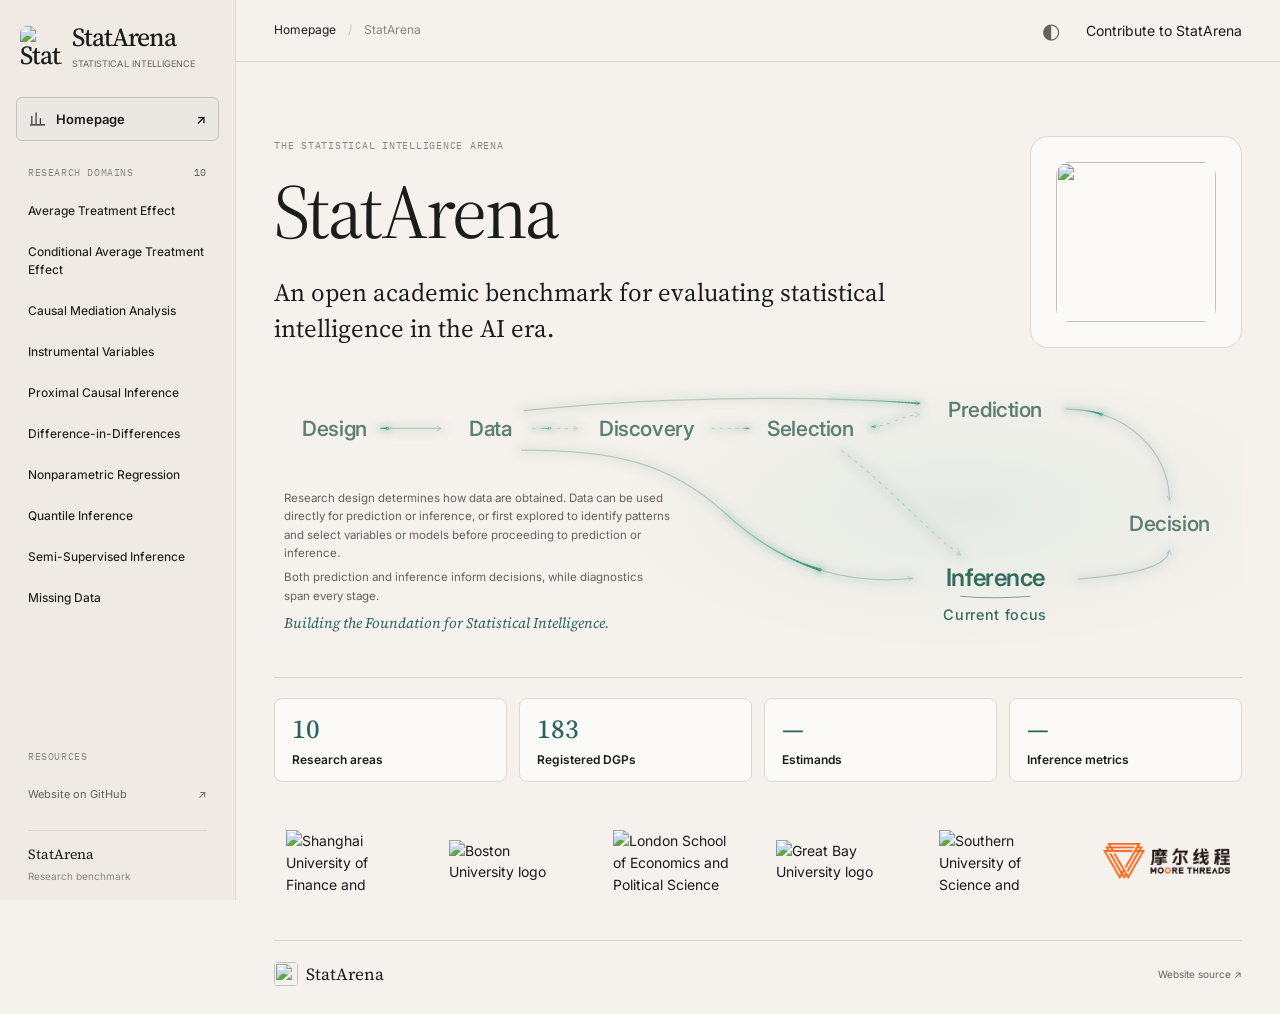
==== index.html @ ca129334 "Align the Moore Threads logo with the other homepage logos" ====
<!doctype html>
<html lang="en" data-theme="light">
<head>
<meta charset="utf-8">
<meta name="viewport" content="width=device-width, initial-scale=1">
<meta name="color-scheme" content="light dark">
<meta name="theme-color" content="#f5f1ec">
<meta name="description" content="StatArena — The Statistical Intelligence Arena. Statistical inference benchmarks across ten research domains.">
<meta property="og:title" content="StatArena — The Statistical Intelligence Arena">
<meta property="og:description" content="Accuracy, uncertainty and efficiency. Independent statistical inference leaderboards across ten domains.">
<meta property="og:image" content="https://statsinference.github.io/assets/statsarena-logo.webp">
<meta property="og:url" content="https://statsinference.github.io/">
<title>StatArena — The Statistical Intelligence Arena</title>
<link rel="canonical" href="https://statsinference.github.io/">
<link rel="icon" type="image/webp" href="assets/statsarena-logo.webp">
<link rel="preconnect" href="https://fonts.googleapis.com">
<link rel="preconnect" href="https://fonts.gstatic.com" crossorigin>
<link href="https://fonts.googleapis.com/css2?family=Source+Serif+4:ital,wght@0,400;0,500;0,600;1,400;1,500&family=Inter:wght@400;450;500;550;600;650&family=IBM+Plex+Mono:wght@400;500&display=swap" rel="stylesheet">
<link rel="stylesheet" href="assets/site.css?v=data-contribution-20261120">
<link rel="stylesheet" href="assets/release.css?v=counterfactual-notation-20261117">
<link rel="stylesheet" href="assets/references.css?v=counterfactual-notation-20261117">
<link rel="stylesheet" href="assets/test-view.css?v=pareto-and-methods-20261122">
<link rel="stylesheet" href="assets/submit-method.css?v=direct-contribution-guide">
<link rel="stylesheet" href="assets/comparison-charts.css?v=method-markers-20261122">
<link rel="stylesheet" href="assets/domain-illustrations.css?v=domain-heading-left-20261121">
<link rel="stylesheet" href="assets/arena-overview.css?v=counterfactual-notation-20261117">
<link rel="stylesheet" href="assets/home.css?v=homepage-logo-row-20261122">
</head>
<body>
<a class="skip" href="#content-start">Skip to content</a>
<button class="scrim" id="menu-scrim" aria-label="Close navigation" hidden></button>
<aside class="sidebar" id="sidebar" aria-label="Site navigation">
<a class="brand" href="#home"><img class="brand-logo" src="assets/statsarena-logo.webp" alt="StatArena logo" width="42" height="42"><span class="brand-name">StatArena<small>STATISTICAL INTELLIGENCE</small></span></a>
<a class="side-home" id="sidebar-home" href="#home"><svg viewBox="0 0 24 24" aria-hidden="true"><path d="M4 19V9m6 10V4m6 15v-7M2 21h20"/></svg>Homepage<span>↗</span></a>
<div class="nav-caption">RESEARCH DOMAINS <span>10</span></div>
<div id="tabs" role="tablist" aria-label="Research domains" aria-orientation="vertical"></div>
<div class="sidebar-bottom"><div class="nav-caption">RESOURCES</div>
<a href="https://github.com/Statsinference/Statistical-Intelligence-Arena/tree/main/website" target="_blank" rel="noopener noreferrer"><span>Website on GitHub</span><span>↗</span></a>
<div class="sidebar-foot"><span>StatArena</span><span>Research benchmark</span></div>
</div></aside>
<div class="page">
<header class="topbar"><div class="topbar-left"><button class="menu-button" id="menu-btn" aria-label="Open navigation" aria-controls="sidebar" aria-expanded="false">☰</button><span id="topbar-section">Homepage</span><span class="breadcrumb-sep">/</span><span class="muted" id="topbar-context">StatArena</span></div><div class="topbar-actions"><button class="theme-toggle" id="theme-btn" aria-label="Switch to dark theme" title="Switch color theme">◐</button><a class="contribution-link" href="https://github.com/Statsinference/Statistical-Intelligence-Arena/blob/main/CONTRIBUTING.md">Contribute to StatArena</a></div></header>
<div class="content" id="content-start" tabindex="-1">
<section id="home" class="home-panel" aria-labelledby="home-title" tabindex="-1">
<div class="home-hero">
  <div class="home-kicker">THE STATISTICAL INTELLIGENCE ARENA</div>
  <h1 id="home-title">StatArena</h1>
  <div class="home-hero-copy">
    <p class="home-lead">An open academic benchmark for evaluating statistical intelligence in the AI era.</p>
  </div>
  <div class="home-mark" aria-hidden="true"><img src="assets/statsarena-logo.webp" alt="" width="160" height="160"></div>
</div>
<section class="home-stage home-workflow-row" aria-label="Statistical research workflow">
<div class="wf-scene wf-scene-wide" aria-hidden="true">
  <svg class="home-ambient home-workflow-background" xmlns="http://www.w3.org/2000/svg" viewBox="0 265 1200 315" preserveAspectRatio="xMidYMid meet" focusable="false">
    <defs>
      <marker id="wf-arrow-wide" viewBox="0 0 10 10" refX="8" refY="5" markerWidth="8" markerHeight="8" markerUnits="userSpaceOnUse" orient="auto">
        <path d="M2 1.5 8 5 2 8.5" fill="none" stroke="var(--wf-line)" stroke-width="1.3" stroke-linecap="round" stroke-linejoin="round"/>
      </marker>
      <radialGradient id="wf-haze-wide"><stop stop-color="var(--wf-haze)" stop-opacity=".12"/><stop offset=".6" stop-color="var(--wf-haze)" stop-opacity=".045"/><stop offset="1" stop-color="var(--wf-haze)" stop-opacity="0"/></radialGradient>
      <filter id="wf-depth-wide" x="-30%" y="-40%" width="160%" height="180%"><feGaussianBlur stdDeviation="6"/></filter>
    </defs>
    <g class="wf-atmosphere" fill="url(#wf-haze-wide)"><ellipse cx="849" cy="420" rx="430" ry="175"/></g>
    <g class="wf-route-depth" filter="url(#wf-depth-wide)">
      <path d="M132 320H207"/>
      <path d="M310 298C462 282 650 278 800 289"/>
      <path d="M307 347C421 347 491 362 559 425S705 515 791 506"/>
      <path d="M982 296C1058 296 1110 350 1110 409"/>
      <path d="M997 507C1059 501 1107 494 1110 471"/>
      <path d="M321 320H377"/>
      <path d="M543 320H589"/>
      <path d="M741 318C762 318 779 303 800 303"/>
      <path d="M704 348C761 390 810 448 851 477"/>
    </g>
    <path id="wf-wide-design-data" class="wf-route" d="M132 320H207" marker-end="url(#wf-arrow-wide)" data-flow data-duration="2.1" data-delay="0" data-strength="0.75" data-trail="0.32"/>
    <path id="wf-wide-data-prediction" class="wf-route" d="M310 298C462 282 650 278 800 289" marker-end="url(#wf-arrow-wide)" data-flow data-duration="4.6" data-delay="0.8" data-strength="1" data-trail="0.26"/>
    <path id="wf-wide-data-inference" class="wf-route" d="M307 347C421 347 491 362 559 425S705 515 791 506" marker-end="url(#wf-arrow-wide)" data-flow data-duration="5.4" data-delay="1.2" data-strength="1.1" data-trail="0.26"/>
    <path id="wf-wide-prediction-decision" class="wf-route" d="M982 296C1058 296 1110 350 1110 409" marker-end="url(#wf-arrow-wide)" data-flow data-duration="3.3" data-delay="3.7" data-strength="0.85" data-trail="0.24"/>
    <path id="wf-wide-inference-decision" class="wf-route" d="M997 507C1059 501 1107 494 1110 471" marker-end="url(#wf-arrow-wide)" data-flow data-duration="3.6" data-delay="4.5" data-strength="1" data-trail="0.24"/>
    <path id="wf-wide-data-discovery" class="wf-route wf-route-optional" d="M321 320H377" marker-end="url(#wf-arrow-wide)" data-flow data-duration="2.4" data-delay="1.3" data-strength="0.48" data-trail="0.34"/>
    <path id="wf-wide-discovery-selection" class="wf-route wf-route-optional" d="M543 320H589" marker-end="url(#wf-arrow-wide)" data-flow data-duration="2.3" data-delay="2.8" data-strength="0.48" data-trail="0.34"/>
    <path id="wf-wide-selection-prediction" class="wf-route wf-route-optional" d="M741 318C762 318 779 303 800 303" marker-end="url(#wf-arrow-wide)" data-flow data-duration="3.7" data-delay="4.2" data-strength="0.55" data-trail="0.26"/>
    <path id="wf-wide-selection-inference" class="wf-route wf-route-optional" d="M704 348C761 390 810 448 851 477" marker-end="url(#wf-arrow-wide)" data-flow data-duration="4.2" data-delay="4.5" data-strength="0.6" data-trail="0.26"/>
    <g class="wf-node-labels" text-anchor="middle">
      <text data-node="design" x="75" y="330">Design</text>
      <text data-node="data" x="268" y="330">Data</text>
      <text data-node="discovery" x="462" y="330">Discovery</text>
      <text data-node="selection" x="665" y="330">Selection</text>
      <text data-node="prediction" x="894" y="306">Prediction</text>
      <text data-node="decision" x="1110" y="447">Decision</text>
    </g>
    <text class="wf-focus-label" data-node="inference" x="894" y="516" text-anchor="middle">Inference</text>
    <path class="wf-focus-underline" d="M851 528Q894 532 937 528"/>
    <text class="wf-focus-caption" x="894" y="558" text-anchor="middle">Current focus</text>
  </svg>
  <canvas class="wf-motion" aria-hidden="true"></canvas>
</div>
<div class="wf-scene wf-scene-compact" aria-hidden="true">
  <svg class="home-ambient home-workflow-background" xmlns="http://www.w3.org/2000/svg" viewBox="0 40 420 570" preserveAspectRatio="xMidYMid meet" focusable="false">
    <defs>
      <marker id="wf-arrow-compact" viewBox="0 0 10 10" refX="8" refY="5" markerWidth="8" markerHeight="8" markerUnits="userSpaceOnUse" orient="auto">
        <path d="M2 1.5 8 5 2 8.5" fill="none" stroke="var(--wf-line)" stroke-width="1.3" stroke-linecap="round" stroke-linejoin="round"/>
      </marker>
      <radialGradient id="wf-haze-compact"><stop stop-color="var(--wf-haze)" stop-opacity=".12"/><stop offset=".6" stop-color="var(--wf-haze)" stop-opacity=".045"/><stop offset="1" stop-color="var(--wf-haze)" stop-opacity="0"/></radialGradient>
      <filter id="wf-depth-compact" x="-30%" y="-40%" width="160%" height="180%"><feGaussianBlur stdDeviation="6"/></filter>
    </defs>
    <g class="wf-atmosphere" fill="url(#wf-haze-compact)"><ellipse cx="235" cy="358" rx="180" ry="236"/></g>
    <g class="wf-route-depth" filter="url(#wf-depth-compact)">
      <path d="M143 78H263"/>
      <path d="M343 109C398 180 398 302 337 369"/>
      <path d="M280 109C199 147 23 119 23 289C23 384 45 427 81 455"/>
      <path d="M315 426V548"/>
      <path d="M182 482C230 484 273 519 296 551"/>
      <path d="M288 115C255 150 206 180 163 207"/>
      <path d="M189 225H253"/>
      <path d="M315 254V369"/>
      <path d="M287 254C241 327 188 391 137 455"/>
    </g>
    <path id="wf-compact-design-data" class="wf-route" d="M143 78H263" marker-end="url(#wf-arrow-compact)" data-flow data-duration="2.1" data-delay="0" data-strength="0.75" data-trail="0.3"/>
    <path id="wf-compact-data-prediction" class="wf-route" d="M343 109C398 180 398 302 337 369" marker-end="url(#wf-arrow-compact)" data-flow data-duration="4.6" data-delay="0.8" data-strength="1" data-trail="0.26"/>
    <path id="wf-compact-data-inference" class="wf-route" d="M280 109C199 147 23 119 23 289C23 384 45 427 81 455" marker-end="url(#wf-arrow-compact)" data-flow data-duration="5.4" data-delay="1.2" data-strength="1.1" data-trail="0.26"/>
    <path id="wf-compact-prediction-decision" class="wf-route" d="M315 426V548" marker-end="url(#wf-arrow-compact)" data-flow data-duration="3.3" data-delay="3.7" data-strength="0.85" data-trail="0.24"/>
    <path id="wf-compact-inference-decision" class="wf-route" d="M182 482C230 484 273 519 296 551" marker-end="url(#wf-arrow-compact)" data-flow data-duration="3.6" data-delay="4.5" data-strength="1" data-trail="0.24"/>
    <path id="wf-compact-data-discovery" class="wf-route wf-route-optional" d="M288 115C255 150 206 180 163 207" marker-end="url(#wf-arrow-compact)" data-flow data-duration="2.9" data-delay="1.3" data-strength="0.48" data-trail="0.26"/>
    <path id="wf-compact-discovery-selection" class="wf-route wf-route-optional" d="M189 225H253" marker-end="url(#wf-arrow-compact)" data-flow data-duration="2.3" data-delay="2.8" data-strength="0.48" data-trail="0.34"/>
    <path id="wf-compact-selection-prediction" class="wf-route wf-route-optional" d="M315 254V369" marker-end="url(#wf-arrow-compact)" data-flow data-duration="3.7" data-delay="4.2" data-strength="0.55" data-trail="0.26"/>
    <path id="wf-compact-selection-inference" class="wf-route wf-route-optional" d="M287 254C241 327 188 391 137 455" marker-end="url(#wf-arrow-compact)" data-flow data-duration="4.2" data-delay="4.5" data-strength="0.6" data-trail="0.26"/>
    <g class="wf-node-labels" text-anchor="middle">
      <text data-node="design" x="95" y="85">Design</text>
      <text data-node="data" x="315" y="85">Data</text>
      <text data-node="discovery" x="125" y="232">Discovery</text>
      <text data-node="selection" x="315" y="232">Selection</text>
      <text data-node="prediction" x="315" y="402">Prediction</text>
      <text data-node="decision" x="315" y="580">Decision</text>
    </g>
    <text class="wf-focus-label" data-node="inference" x="110" y="490" text-anchor="middle">Inference</text>
    <path class="wf-focus-underline" d="M67 502Q110 506 153 502"/>
    <text class="wf-focus-caption" x="110" y="532" text-anchor="middle">Current focus</text>
  </svg>
  <canvas class="wf-motion" aria-hidden="true"></canvas>
</div>
  <div class="home-workflow-copy">
    <p class="home-description">Research design determines how data are obtained. Data can be used directly for prediction or inference, or first explored to identify patterns and select variables or models before proceeding to prediction or inference.</p>
    <p class="home-description">Both prediction and inference inform decisions, while diagnostics span every stage.</p>
    <p class="home-foundation"><em>Building the Foundation for Statistical Intelligence.</em></p>
  </div>
</section>
<section class="arena-overview" aria-label="Current leaderboard overview">
<div id="arena-overview-stats" class="arena-stat-grid" aria-live="polite">
<article class="arena-stat"><strong data-overview-stat="domains">—</strong><span>Research areas</span></article>
<article class="arena-stat" data-dgp-snapshot><strong data-overview-stat="registered-dgps">—</strong><span>Registered DGPs</span></article>
<article class="arena-stat"><strong data-overview-stat="estimand-types">—</strong><span>Estimands</span></article>
<article class="arena-stat"><strong data-overview-stat="metrics">—</strong><span>Inference metrics</span></article>
</div>
</section>
<div class="home-logos" role="group" aria-label="Organization logos">
  <a class="home-logo-link" href="https://www.sufe.edu.cn/" target="_blank" rel="noopener noreferrer" aria-label="Shanghai University of Finance and Economics" title="Shanghai University of Finance and Economics"><img src="https://hrweb.sufe.edu.cn/_upload/site/00/51/81/logo.png" alt="Shanghai University of Finance and Economics logo" loading="lazy" decoding="async"></a>
  <a class="home-logo-link" href="https://www.bu.edu/" target="_blank" rel="noopener noreferrer" aria-label="Boston University" title="Boston University"><img src="https://upload.wikimedia.org/wikipedia/commons/3/31/Boston_University_wordmark.svg" alt="Boston University logo" loading="lazy" decoding="async"></a>
  <a class="home-logo-link" href="https://www.lse.ac.uk/" target="_blank" rel="noopener noreferrer" aria-label="London School of Economics and Political Science" title="London School of Economics and Political Science"><img src="https://upload.wikimedia.org/wikipedia/commons/5/51/LSE_Logo.svg" alt="London School of Economics and Political Science logo" loading="lazy" decoding="async"></a>
  <a class="home-logo-link" href="https://www.gbu.edu.cn/" target="_blank" rel="noopener noreferrer" aria-label="Great Bay University" title="Great Bay University"><img src="https://upload.wikimedia.org/wikipedia/commons/d/d9/Great_Bay_University_logo.svg" alt="Great Bay University logo" loading="lazy" decoding="async"></a>
  <a class="home-logo-link" href="https://www.sustech.edu.cn/" target="_blank" rel="noopener noreferrer" aria-label="Southern University of Science and Technology" title="Southern University of Science and Technology"><img src="https://upload.wikimedia.org/wikipedia/commons/3/38/Sustech_logo.png" alt="Southern University of Science and Technology logo" loading="lazy" decoding="async"></a>
  <a class="home-logo-link home-moore-threads" href="https://www.mthreads.com/" target="_blank" rel="noopener noreferrer" aria-label="Moore Threads (摩尔线程)">
    <img src="assets/moore-threads-light.png" alt="" width="1129" height="323" loading="lazy" decoding="async">
    <img class="home-moore-threads-dark" src="assets/moore-threads-dark.png" alt="" width="520" height="148" loading="lazy" decoding="async">
  </a>
</div>
</section>
<div id="domain-view" hidden>
<span id="release-status" hidden></span>
<p id="release-description" role="status" hidden></p>
<main id="main-panel" role="tabpanel" aria-labelledby="tab-ate" tabindex="-1">
<header class="domain-heading">
  <div class="domain-intro">
    <h1 id="hero-title">Average Treatment Effect</h1>
    <p id="hero-sub">Point estimates and confidence intervals for average treatment effects.</p>
    <div id="domain-definition" class="domain-definition" aria-label="Target definition"></div>
    <div class="domain-actions">
      <a id="benchmark-card-link" class="benchmark-card-link" hidden>Benchmark card &amp; data <span aria-hidden="true">→</span></a>
      <a href="#table" class="text-link">Full leaderboard <span>↘</span></a>
    </div>
  </div>
  <figure id="domain-illustration" class="domain-figure" aria-labelledby="domain-figure-title" hidden></figure>
</header>
<section id="coming-soon" class="coming-soon" role="status" hidden><h3>Coming soon</h3><p>Results for this research area are being prepared.</p></section>
<section class="view-bar test-controls" aria-label="Leaderboard controls">
<div class="chips" id="fam-chips" role="group" aria-label="Method family"><button class="chip on" data-fam="all" aria-pressed="true">All methods</button><button class="chip" data-fam="pfn" aria-pressed="false">RFN</button><button class="chip" data-fam="classical" aria-pressed="false">Baseline</button></div>
<label class="rank-control" for="rank-metric">Rank by <select id="rank-metric" aria-label="Rank by metric"><option value="bias">Bias</option><option value="variance">Variance</option><option value="rmse" selected>RMSE</option><option value="length">Mean interval length</option><option value="coverage">Coverage</option><option value="time_s">Time</option></select></label>
<label class="search"><input id="q" type="search" placeholder="Search methods" aria-label="Search methods"></label>
<button class="export" id="export-btn" disabled>Export CSV ↓</button>
</section>
<section id="table" aria-label="Leaderboard"><div id="leaderboard-wrap" class="leaderboard-wrap" tabindex="0" role="region" aria-label="Scrollable leaderboard" aria-live="polite"></div><p class="table-note" id="table-note"></p></section>
</main>
<section id="methodology" class="comparison-charts" aria-label="Result comparisons">
<article class="comparison-card" aria-labelledby="rmse-time-title"><h3 id="rmse-time-title">RMSE vs Time</h3><div id="rmse-time-chart" class="comparison-plot"></div></article>
<article class="comparison-card" aria-labelledby="coverage-length-title"><h3 id="coverage-length-title">Coverage vs Mean Interval Length</h3><div id="coverage-length-chart" class="comparison-plot"></div></article>
</section>
</div>
<footer><a class="footer-brand" href="#home"><img src="assets/statsarena-logo.webp" alt="" width="24" height="24">StatArena</a><a href="https://github.com/Statsinference/Statistical-Intelligence-Arena/tree/main/website" target="_blank" rel="noopener noreferrer">Website source ↗</a></footer>
</div></div>
<div id="toast" class="toast" role="status" aria-live="polite" hidden></div>
<noscript><p class="noscript">Enable JavaScript to view the domain leaderboards. Source-reported results are available for Average Treatment Effect, Conditional Average Treatment Effect, Causal Mediation Analysis, Instrumental Variables, Proximal Causal Inference and Difference-in-Differences. <a href="data/results.json">Read the results data</a>.</p></noscript>
<script src="assets/test-references.js?v=counterfactual-notation-20261117"></script>
<script src="assets/test-view.js?v=private-intake-20261122"></script>
<script src="assets/arena-overview.js?v=stat-cards-20261117"></script>
<script src="assets/layout.js?v=statarena-home-20261119"></script>
<script src="assets/comparison-charts.js?v=method-markers-20261122"></script>
<script src="assets/domain-illustrations.js?v=domain-heading-20261121"></script>
<script src="assets/home-motion.js?v=workflow-flow-clean-20261122"></script>
</body></html>
---- assets/site.css ----
/* Arena-inspired editorial layout. StatsArena's own logo and benchmark only.
   Type substitutes: Source Serif 4 / Inter / IBM Plex Mono; no licensed Arena fonts redistributed. */
:root{color-scheme:light;--bg:#f5f1ec;--surface:#fcfaf7;--sidebar:#efeae4;--fg:#1c1c1a;--muted:#66615a;--quiet:#8b867e;--line:#dcd7d0;--line-strong:#c7c2bc;--hover:#ebe7e2;--accent:#2c625d;--accent-soft:#e2ece6;--pfn:#267a73;--classical:#a56a28;--yellow:#f2c306;--pfn-soft:#e2ece6;--classical-soft:#f2e6d5;--display:'Source Serif 4',Georgia,'Times New Roman',serif;--body:'Inter','Helvetica Neue',Arial,sans-serif;--mono:'IBM Plex Mono',Consolas,monospace;--sidebar-w:236px}
:root[data-theme=dark]{color-scheme:dark;--bg:#1c1c1a;--surface:#252421;--sidebar:#22211f;--fg:#f5f1ec;--muted:#c7c2bc;--quiet:#aaa49b;--line:#403c38;--line-strong:#66615a;--hover:#35322e;--accent:#80b8aa;--accent-soft:#2d433c;--pfn:#58b6a9;--classical:#e8b776;--pfn-soft:#2d433c;--classical-soft:#453b2c}
*{box-sizing:border-box}html{scroll-behavior:smooth;scroll-padding-top:80px}body{margin:0;background:var(--bg);color:var(--fg);font:14px/1.55 var(--body);-webkit-font-smoothing:antialiased}button,input,select{font:inherit;color:inherit}button,a,input,select{-webkit-tap-highlight-color:transparent}button{cursor:pointer;border:0;background:none}button:disabled{cursor:not-allowed;opacity:.4}a{color:inherit;text-decoration:none}a:hover{text-decoration:underline;text-underline-offset:4px}h1,h2,h3,p{margin:0}h1,h2,h3{font-weight:500}h1,h2{font-family:var(--display)}[hidden]{display:none!important}:focus-visible{outline:2px solid var(--accent);outline-offset:4px}.sr-only{position:absolute;width:1px;height:1px;padding:0;margin:-1px;overflow:hidden;clip:rect(0,0,0,0);white-space:nowrap;border:0}.skip{position:fixed;top:-100px;left:18px;background:var(--fg);color:var(--bg);padding:10px 16px;z-index:200}.skip:focus{top:12px}.muted{color:var(--quiet)}.num{font-family:var(--mono);font-variant-numeric:tabular-nums}.sidebar{position:fixed;inset:0 auto 0 0;width:var(--sidebar-w);z-index:40;background:var(--sidebar);border-right:1px solid var(--line);display:flex;flex-direction:column;overflow-y:auto;padding:24px 16px 16px}.brand{display:flex;align-items:center;gap:10px;padding:0 4px 26px;font-family:var(--display);font-size:26px;font-weight:500;letter-spacing:-1.1px;line-height:1.05}.brand:hover{text-decoration:none}.brand-logo{border-radius:7px;flex-shrink:0;object-fit:contain}.brand small{display:block;font:9px/1.4 var(--body);color:var(--muted);letter-spacing:.05px;margin-top:7px;white-space:nowrap}.side-home{display:flex;align-items:center;gap:10px;border:1px solid var(--line-strong);background:var(--surface);border-radius:6px;padding:11px 12px;margin:0 0 25px;font-size:13px;font-weight:500}.side-home>span{margin-left:auto}.side-home svg{width:17px;height:17px;stroke:currentColor;fill:none;stroke-width:1.5;stroke-linecap:round}.nav-caption{display:flex;justify-content:space-between;padding:0 12px;font:10px var(--mono);letter-spacing:.06em;color:var(--quiet);margin-bottom:13px}.nav-caption>span{color:var(--muted)}#tabs{display:flex;flex-direction:column;gap:3px}.tab{position:relative;text-align:left;display:block;width:100%;padding:10px 12px;font-size:12px;font-weight:450;line-height:1.5;border-radius:5px;transition:background .15s,color .15s}.tab small{display:none}.tab:hover{background:var(--hover)}.tab.on{background:var(--hover);font-weight:600}.tab.on::before{content:'';position:absolute;top:10px;bottom:10px;left:0;width:2px;background:var(--fg)}.sidebar-bottom{margin-top:auto;padding-top:32px}.sidebar-bottom>a{display:flex;justify-content:space-between;font-size:11px;padding:10px 12px;color:var(--muted)}.sidebar-foot{border-top:1px solid var(--line);margin:17px 12px 0;padding-top:13px;display:flex;flex-direction:column;gap:3px;font-size:10px;color:var(--quiet)}.sidebar-foot>span:first-child{font-family:var(--display);font-size:14px;color:var(--fg)}.page{margin-left:var(--sidebar-w)}.topbar{height:62px;border-bottom:1px solid var(--line);display:flex;align-items:center;justify-content:space-between;padding:0 38px;background:var(--bg);gap:14px}.topbar-left{display:flex;gap:12px;align-items:center;font-size:12px}.breadcrumb-sep{color:var(--line-strong)}.topbar-actions{display:flex;gap:18px;align-items:center}.theme-toggle{font-size:21px;padding:5px 8px;color:var(--muted);line-height:1}.share-button{border:1px solid var(--fg);color:var(--bg);background:var(--fg);border-radius:4px;padding:6px 12px;font-size:11px;display:flex;gap:18px}.menu-button{display:none}.content{max-width:1356px;padding:0 38px;margin:auto}.page-heading{display:flex;align-items:center;justify-content:space-between;gap:30px;padding:43px 0 31px}.eyebrow,.section-label{font:10px var(--mono);letter-spacing:.075em;color:var(--quiet)}.page-heading h1{font-size:clamp(37px,3.65vw,52px);font-weight:400;line-height:1.08;letter-spacing:-1.8px;margin:14px 0 18px}.page-heading h1 em{font-weight:400}.page-heading p{font-size:13px;color:var(--muted);line-height:1.8}.scope-stat{border-left:1px solid var(--line-strong);padding:2px 0 2px 25px;flex:0 0 200px}.scope-stat strong{display:block;font:400 52px/1.15 var(--display);letter-spacing:-2px}.scope-stat>span{font:9px/1.9 var(--mono);color:var(--muted);letter-spacing:.04em}.stat-divider{height:1px;width:34px;background:var(--line-strong);margin:15px 0 11px}.release-bar{display:flex;flex-wrap:wrap;align-items:center;gap:8px 12px;border-top:1px solid var(--line);border-bottom:1px solid var(--line);padding:11px 0;font-size:11px;color:var(--muted)}.release-bar strong{font:500 9px var(--mono);letter-spacing:.035em;color:var(--fg)}.release-square{width:7px;height:7px;background:var(--yellow)}.domain-heading{display:flex;align-items:center;justify-content:space-between;gap:20px;padding:29px 0 8px}.domain-heading h2{font-size:32px;font-weight:400;line-height:1.25;letter-spacing:-.8px;margin-top:5px}.domain-heading p{font-size:12px;color:var(--muted);margin-top:7px}.text-link{font-size:11px;white-space:nowrap}.text-link span{margin-left:12px}.suite-info{font-size:10px;color:var(--quiet);display:flex;flex-wrap:wrap;gap:8px 22px}.suite-info b{font-weight:500;color:var(--fg);margin-left:5px}.view-bar{display:flex;align-items:center;gap:14px;margin:19px 0 16px;flex-wrap:wrap}.chips{display:flex;gap:3px;flex-wrap:wrap}.chip{font-size:11px;padding:6px 12px;border:1px solid transparent;border-radius:4px;color:var(--muted);line-height:1.5}.chip:hover{background:var(--hover);color:var(--fg)}.chip.on{background:var(--fg);color:var(--bg);border-color:var(--fg)}.view-note{margin-left:auto;font:9px var(--mono);color:var(--quiet)}#suite-label{font-size:11px;color:var(--muted)}select{border:1px solid var(--line-strong);border-radius:4px;background:var(--surface);padding:5px;max-width:240px}.overview-grid{display:grid;grid-template-columns:1fr 1fr;gap:16px}.card{min-width:0;border:1px solid var(--line);border-radius:6px;background:var(--surface);display:flex;flex-direction:column;padding:17px 19px 12px}.card-head{display:flex;align-items:baseline;justify-content:space-between;gap:10px;flex-wrap:wrap}.card-head h3{font-family:var(--display);font-size:21px;line-height:1.2;font-weight:400;letter-spacing:-.3px}.card-sub{font-size:10px;color:var(--quiet)}.card-body{min-height:141px;display:flex;flex-direction:column;justify-content:center;flex:1}.card-empty{display:flex;flex-direction:column;align-items:center;justify-content:center;text-align:center;padding:22px 10px 19px;min-height:141px}.empty-icon{display:flex;justify-content:center;align-items:center;margin-bottom:11px;color:var(--quiet)}.empty-icon svg{width:23px;height:23px}.card-empty strong{font-weight:450;font-size:12px;color:var(--muted)}.card-empty p{font-size:10px;line-height:1.65;color:var(--quiet);margin-top:5px;max-width:285px}.card-bottom{border-top:1px solid var(--line);padding-top:10px;display:flex;align-items:center;justify-content:space-between;gap:8px;flex-wrap:wrap;font-size:9px;color:var(--quiet)}.card-bottom>a{color:var(--fg);font-size:10px}.legend{display:flex;gap:12px;flex-wrap:wrap}.legend span{display:inline-flex;gap:5px;align-items:center}.legend i{display:inline-block;width:6px;height:6px;border-radius:1px}.id-dot,.pfn-dot{background:var(--pfn)}.ood-dot,.classical-dot{background:var(--classical)}.top-row{display:grid;grid-template-columns:20px 1fr auto;gap:9px;align-items:center;border-bottom:1px solid var(--line);padding:8px 0;font-size:11px}.top-row .rank{font-family:var(--mono);color:var(--quiet);font-size:10px}.split-title{color:var(--muted);font:10px var(--mono);margin:8px 0}.comparison-row{display:grid;grid-template-columns:1fr 90px 90px;gap:10px;border-bottom:1px solid var(--line);padding:8px 0;font-size:11px}.comparison-row>.num{text-align:right}.chart{width:100%;height:auto;display:block}svg text{fill:var(--muted);font:10px var(--mono)}svg .gridl{stroke:var(--line);stroke-width:1}svg .axis{stroke:var(--line-strong);stroke-width:1}.fam{display:inline-block;font-size:8px;padding:1px 5px;border-radius:3px;margin-left:7px;font-weight:500;vertical-align:middle}.fam.pfn{color:var(--pfn);background:var(--pfn-soft)}.fam.classical{color:var(--classical);background:var(--classical-soft)}.tbl-sec{padding:32px 0 26px}.tbl-head{display:flex;align-items:center;justify-content:space-between;gap:15px}.tbl-head h2{font-size:26px;line-height:1.2;letter-spacing:-.6px;margin-top:7px;font-weight:400}.export{border:1px solid var(--line-strong);border-radius:4px;font-size:10px;padding:7px 10px;white-space:nowrap}.table-controls{display:flex;align-items:center;justify-content:space-between;gap:14px;padding:16px 0 12px}.search{border:1px solid var(--line);background:var(--surface);border-radius:4px;padding:6px 9px;display:flex;align-items:center;gap:8px;max-width:200px}.search svg{width:13px;height:13px;stroke:var(--quiet);fill:none;stroke-width:1.5}.search input{font-size:11px;border:0;outline:none;min-width:0;width:145px;background:none}.search:focus-within{border-color:var(--accent)}.tbl-wrap{border:1px solid var(--line);border-radius:5px;overflow:auto;background:var(--surface)}table{border-collapse:collapse;width:100%;min-width:820px}th,td{padding:13px 14px;text-align:left;white-space:nowrap;border-bottom:1px solid var(--line);font-size:11px}th{background:var(--hover);font:500 10px var(--body);color:var(--muted)}th button{padding:0;color:inherit;text-align:inherit;font:inherit}th.sorted{color:var(--fg)}th .arrow{margin-left:6px}.r{text-align:right}td.num{font-size:10px}tbody tr:last-child td{border-bottom:0}tbody tr:hover{background:var(--bg)}.row-pending{color:var(--quiet)}.row-pending td{height:63px}.group-tag{font:9px var(--mono);border:1px solid var(--line);border-radius:3px;padding:3px 6px}.group-tag.id{color:var(--pfn)}.group-tag.ood{color:var(--classical)}.mname{font-weight:500}.org{display:block;font-size:9px;color:var(--quiet);margin-top:3px}.table-note{font-size:10px;color:var(--muted);margin-top:12px;max-width:90ch}.swipe-hint{display:none}.method{padding:31px 0;border-top:1px solid var(--line)}.method-heading h2{font-size:29px;font-weight:400;letter-spacing:-.7px;margin:7px 0}.method-heading>p{font-size:12px;color:var(--muted)}.method-grid{display:grid;grid-template-columns:repeat(3,1fr);gap:27px;margin-top:24px}.method-grid article{border-left:1px solid var(--line-strong);padding-left:16px}.method-no{font:10px var(--mono);color:var(--quiet)}.method h3{font-size:13px;font-weight:500;margin:8px 0}.method article p{font-size:11px;line-height:1.8;color:var(--muted)}footer{display:flex;align-items:center;justify-content:space-between;gap:15px;border-top:1px solid var(--line);padding:21px 0 28px;font-size:10px;color:var(--muted)}.footer-brand{display:flex;align-items:center;gap:8px;font:17px var(--display);color:var(--fg)}.footer-brand img{border-radius:4px}.toast{position:fixed;bottom:25px;left:50%;transform:translateX(-50%);padding:12px 20px;background:var(--fg);color:var(--bg);border-radius:5px;max-width:90vw;z-index:100;font-size:12px}.scrim{position:fixed;inset:0;background:#0007;z-index:45}.noscript{margin:24px 24px 24px calc(var(--sidebar-w) + 24px);padding:20px;border:1px solid var(--line)}
@media(min-width:1700px){.content{padding:0 55px}.page-heading{padding-top:55px}.page-heading h1{font-size:58px}.card-body,.card-empty{min-height:167px}}
@media(max-width:1100px){:root{--sidebar-w:212px}.sidebar{padding-inline:12px}.content{padding:0 25px}.topbar{padding:0 25px}.scope-stat{flex-basis:155px;padding-left:20px}.page-heading h1{font-size:41px}.brand{font-size:24px}.brand-logo{width:37px;height:37px}.brand small{font-size:8px}.card-head h3{font-size:19px}.card{padding:15px 15px 11px}.card-bottom{font-size:8px}}
@media(max-width:860px){:root{--sidebar-w:236px}.sidebar{transform:translateX(-100%);transition:transform .18s ease;z-index:50;padding:22px 16px}.sidebar.open{transform:translateX(0)}.page{margin-left:0}.menu-button{display:block;font-size:17px;padding:5px 8px 5px 0}.topbar{padding:0 22px;height:58px}.content{padding:0 22px}.topbar-left{font-size:11px;gap:9px}.topbar-actions{gap:9px}.page-heading{padding:29px 0 24px}.page-heading h1{font-size:43px}.scope-stat{flex-basis:155px}.swipe-hint{display:block;font-size:9px;color:var(--quiet);margin:0 0 9px}.noscript{margin:20px}.brand{font-size:26px}.brand-logo{width:42px;height:42px}.brand small{font-size:9px}}
@media(max-width:560px){.content{padding:0 17px}.topbar{padding:0 17px}.topbar-left>.muted,.breadcrumb-sep{display:none}.page-heading{display:block}.page-heading h1{font-size:38px;letter-spacing:-1.4px;line-height:1.12;margin-top:12px}.page-heading p{font-size:12px}.desktop-break{display:none}.scope-stat{display:none}.eyebrow,.section-label{font-size:9px}.release-bar{gap:6px 9px;font-size:10px}.release-bar #release-description{width:100%;padding-left:16px}.domain-heading{padding-top:24px;align-items:flex-start}.domain-heading h2{font-size:28px}.domain-heading p{font-size:11px}.text-link{font-size:10px;margin-top:20px}.suite-info{font-size:9px}.overview-grid{grid-template-columns:1fr;gap:12px}.card{padding:17px 17px 12px}.card-body,.card-empty{min-height:132px}.card-head h3{font-size:21px}.card-bottom{font-size:9px}.view-bar{gap:9px}.view-note{font-size:8px}.table-controls{flex-wrap:wrap;gap:10px}.search{max-width:none;width:100%}.search input{width:100%}.tbl-head h2{font-size:24px}.method-grid{grid-template-columns:1fr;gap:20px}.method article p{font-size:12px}.method-heading h2{font-size:28px}footer{flex-wrap:wrap;font-size:9px}footer>span{display:none}}
@media(prefers-reduced-motion:reduce){html{scroll-behavior:auto}*{transition:none!important}}
@media print{.sidebar,.topbar,.view-bar,.table-controls,.export,.scrim{display:none!important}.page{margin:0}.content{max-width:none}.card{break-inside:avoid}body{color:#1c1c1a;background:#fff}.tbl-wrap{overflow:visible}}
---- assets/test-view.css ----
/* One shared leaderboard layout across all research domains. */
.domain-heading{padding:18px 0 6px}
.domain-heading h2{font-size:30px}
.domain-actions{display:contents}
.domain-actions:has(.benchmark-card-link:not([hidden])){display:flex;flex-wrap:wrap;align-items:center;gap:10px 18px}
.benchmark-card-link:not([hidden]){display:inline-flex;align-items:center;gap:9px;padding:9px 13px;border:1px solid var(--accent);border-radius:5px;background:var(--accent-soft);color:var(--accent);font:600 13px/1.4 var(--body);white-space:nowrap}
.benchmark-card-link:hover{text-decoration:underline;text-underline-offset:3px}
.benchmark-card-link:focus-visible{outline:2px solid var(--accent);outline-offset:3px}
@media(max-width:980px){
 .domain-heading:has(.benchmark-card-link:not([hidden])){align-items:flex-start;flex-direction:column;gap:12px}
 .domain-actions:has(.benchmark-card-link:not([hidden])) .text-link{margin-top:0}
}
.test-controls{gap:8px;margin:14px 0 12px}
.test-label{font:500 10px var(--mono);letter-spacing:.08em;border:1px solid var(--line-strong);padding:7px 10px;border-radius:4px}
.rank-control{display:flex;align-items:center;gap:8px;font-size:11px;color:var(--muted);white-space:nowrap}
.rank-control select{font-size:11px;min-width:100px;padding:6px 28px 6px 9px;color:var(--fg)}
.test-controls .search{margin-left:auto}
.test-controls .export{margin-left:0}
.leaderboard-wrap{width:100%;overflow-x:auto;border:1px solid var(--line);border-radius:6px;background:var(--surface)}
#leaderboard{width:100%;min-width:890px;table-layout:fixed}
#leaderboard th,#leaderboard td{padding:13px 11px;vertical-align:middle}
#leaderboard thead th{font:500 11px var(--body);height:44px;padding-top:10px;padding-bottom:10px}
#leaderboard .rank-cell{width:54px;text-align:center;color:var(--quiet)}
#leaderboard .rank-medal{display:inline-flex;align-items:center;justify-content:center;vertical-align:middle;line-height:0}
#leaderboard .rank-medal--gold{--medal-fill:#e6bd63;--medal-edge:#9b6e24;--medal-ink:#3f2c0b}
#leaderboard .rank-medal--silver{--medal-fill:#cdd5dc;--medal-edge:#75838f;--medal-ink:#2a3a45}
#leaderboard .rank-medal--bronze{--medal-fill:#d59c73;--medal-edge:#965f3e;--medal-ink:#482719}
#leaderboard .rank-medal-ribbon{fill:var(--medal-edge);opacity:.8}
#leaderboard .rank-medal-disc{fill:var(--medal-fill);stroke:var(--medal-edge);stroke-width:1}
#leaderboard .rank-medal-ring{fill:none;stroke:var(--medal-edge);stroke-width:.6;opacity:.65}
#leaderboard .rank-medal text{fill:var(--medal-ink);font:700 9px var(--body)}
.domain-group-heading{margin:15px 14px 5px;color:var(--quiet);font:600 10px var(--body);letter-spacing:.075em;text-transform:uppercase}
.domain-group:first-child .domain-group-heading{margin-top:5px}
.domain-group+.domain-group{margin-top:12px}
#leaderboard .method-cell{width:210px;text-align:left;white-space:normal}
#leaderboard tbody .method-cell{font:400 12px var(--body);color:var(--fg);background:transparent}
#leaderboard .num{font:11px var(--mono);font-variant-numeric:tabular-nums;white-space:nowrap}
#leaderboard .mname{display:block;font-size:12px;font-weight:550}
#leaderboard .method-config{display:inline-block;font:10px var(--body);color:var(--muted);margin-top:5px;line-height:1.5}
#leaderboard .method-ref-label{font-size:9px;margin:4px 0 0 8px}
#leaderboard .mname+.method-ref-label{margin-left:0}
#leaderboard thead button{width:100%;text-align:right;white-space:nowrap;min-height:22px}
#leaderboard thead th[data-metric="length"] button{white-space:normal;line-height:1.25}
#leaderboard .sort-arrow{margin-left:4px;color:var(--quiet)}
#leaderboard .ranked-column{background:var(--accent-soft);color:var(--fg)}
#leaderboard thead .ranked-column .sort-arrow{color:var(--accent)}
#leaderboard .empty-cell{padding:36px 20px;color:var(--quiet);text-align:center;font-size:12px}
#leaderboard tbody tr:last-child th{border-bottom:0}
.leaderboard-wrap:empty{min-height:150px}
.leaderboard-wrap:empty:before{content:'Loading results…';display:block;padding:25px;color:var(--muted);font-size:12px}
.method-references a{overflow-wrap:anywhere}
.domain-definition{margin-top:13px;color:var(--fg);font-family:var(--display);font-size:16px;line-height:1.5;overflow-wrap:anywhere}
.domain-definition math{font-size:1.04em}
.coming-soon{margin:20px 0 32px;padding:30px;border:1px solid var(--line);border-radius:6px;background:var(--surface)}
.coming-soon h3{font-family:var(--display);font-size:24px;font-weight:400}
.coming-soon p{margin-top:7px;color:var(--muted);font-size:12px}
#leaderboard .method-toggle{display:inline-flex;align-items:center;gap:8px;text-align:left;padding:3px 0;color:var(--fg);line-height:1.45}
#leaderboard .method-toggle:hover .mname{text-decoration:underline;text-underline-offset:3px}
#leaderboard .method-chevron{font-size:14px;color:var(--accent)}
#leaderboard .method-details-row>td{padding:0;white-space:normal;background:var(--surface)}
#leaderboard .method-details-row:hover{background:transparent}
#leaderboard .method-details{padding:17px 25px 19px 66px;border-top:1px solid var(--line);border-left:3px solid var(--accent);white-space:normal}
#leaderboard .method-detail-grid{display:grid;grid-template-columns:repeat(4,minmax(0,1fr));gap:14px 24px;max-width:950px}
#leaderboard .method-detail-extra{grid-column:1/-1}
#leaderboard .method-detail-grid strong{display:block;font:500 10px/1.4 var(--body);color:var(--quiet);text-transform:uppercase;letter-spacing:.04em}
#leaderboard .method-detail-grid p{margin:5px 0 0;font:12px/1.55 var(--body);color:var(--fg);overflow-wrap:anywhere}
#leaderboard .method-reference-links{display:flex;flex-wrap:wrap;gap:8px 18px;margin-top:14px}
#leaderboard .method-reference-link{color:var(--accent);font:500 11px/1.5 var(--body);text-decoration:underline;text-underline-offset:3px;overflow-wrap:anywhere}
@media(max-width:1100px){.test-controls .search{max-width:150px}.test-controls .search input{width:125px}}
@media(max-width:680px){.domain-heading{padding-top:16px}.domain-heading h2{font-size:27px}.test-controls{gap:10px}.test-controls .search{margin-left:0;max-width:170px;flex:1}.test-controls .export{margin-left:auto}.rank-control{margin-right:auto}#leaderboard{min-width:850px}#leaderboard .method-cell{width:180px}#leaderboard .rank-cell{width:48px}#leaderboard .method-details{padding:16px 20px 18px 22px}#leaderboard .method-detail-grid{grid-template-columns:repeat(2,minmax(140px,1fr))}.domain-definition{font-size:15px}.coming-soon{padding:24px}}
@media print{.leaderboard-wrap{overflow:visible}#leaderboard{min-width:0}.test-controls{display:none}}
---- assets/submit-method.css ----
/* Additive submission UI. Existing leaderboard selectors are not restyled. */
.method-submit-button{border:1px solid #000;border-radius:4px;padding:6px 12px;font-size:11px;white-space:nowrap;color:#fff;background:#000}
.method-submit-button:hover{border-color:#000;background:#111}
#method-submit-dialog{width:min(480px,calc(100vw - 32px));max-height:calc(100dvh - 40px);padding:28px;border:1px solid var(--line-strong);border-radius:10px;background:var(--surface);color:var(--fg);box-shadow:0 24px 90px #0003}
#method-submit-dialog::backdrop{background:#15151566}
#method-submit-dialog .ms-heading{display:flex;align-items:start;justify-content:space-between;gap:16px;margin-bottom:12px}
#method-submit-dialog h2{font:400 29px/1.2 var(--display)}
#method-submit-dialog .ms-close{font:22px/1 var(--body);padding:2px 6px;color:var(--muted)}
#method-submit-dialog .ms-choices:not([hidden]){display:grid;gap:8px}
#method-submit-dialog .ms-choices :is(button,a){display:block;padding:10px 12px;border:1px solid var(--line-strong);border-radius:5px;color:var(--fg);font-size:14px;text-align:left;text-decoration:none}
#method-submit-dialog .ms-choices :is(button,a):hover{background:var(--bg)}
#method-submit-dialog .ms-intro{font-size:12px;color:var(--muted);margin-bottom:22px}
#method-submit-dialog label{display:block;font-size:12px;margin-bottom:8px;font-weight:500}
#method-submit-dialog input[type=url]{width:100%;border:1px solid var(--line-strong);border-radius:5px;background:var(--bg);color:var(--fg);padding:11px;font-size:13px;min-width:0}
#method-submit-dialog .ms-status{font-size:12px;line-height:1.6;margin-top:12px;overflow-wrap:anywhere}
#method-submit-dialog .ms-status[data-kind=error]{color:var(--classical)}
#method-submit-dialog .ms-status[data-kind=success]{color:var(--accent)}
#method-submit-dialog .ms-actions{display:flex;justify-content:flex-end;gap:12px;margin-top:20px}
#method-submit-dialog .ms-send{border-radius:4px;padding:9px 16px;font-size:12px;background:var(--fg);color:var(--bg)}
#method-submit-dialog .ms-back{padding:9px 8px;font-size:12px;color:var(--muted)}
#method-submit-dialog .ms-challenge{margin-top:12px;min-height:0}
#method-submit-dialog .ms-honeypot{position:absolute;left:-9999px;top:auto;width:1px;height:1px;overflow:hidden}
@media(max-width:380px){.method-submit-button{padding:6px 8px}#method-submit-dialog{padding:21px}}
@media print{#method-submit-dialog,.method-submit-button{display:none!important}}
@media(max-width:380px){.topbar:has(#submit-method-btn){gap:6px}.topbar-actions:has(#submit-method-btn){gap:4px}.method-submit-button{padding:6px 5px}}
---- assets/comparison-charts.css ----
/* Scoped to the two comparison charts; table, navigation and submission styles are unchanged. */
#methodology.comparison-charts{display:grid;grid-template-columns:repeat(2,minmax(0,1fr));gap:18px;margin:36px 0 0;scroll-margin-top:80px}
.comparison-charts .comparison-card{min-width:0;border:1px solid var(--line);border-radius:8px;background:var(--surface);padding:20px 18px 14px}
.comparison-charts h3{font:550 14px/1.5 var(--body);margin:0 0 12px}
.comparison-charts .comparison-plot{position:relative;min-width:0;min-height:290px}
.comparison-charts svg{display:block;width:100%;height:auto;overflow:visible;font-family:var(--body)}
.comparison-charts .chart-grid{stroke:var(--line);stroke-width:1;stroke-dasharray:2 4}
.comparison-charts .chart-axis{stroke:var(--line-strong);stroke-width:1}
.comparison-charts .chart-tick{fill:var(--muted);font:10px var(--mono);font-variant-numeric:tabular-nums}
.comparison-charts .chart-axis-title{fill:var(--muted);font:11px var(--body)}
.comparison-charts .chart-reference{stroke:var(--muted);stroke-width:1.1;stroke-dasharray:5 4}
.comparison-charts .chart-reference-label{fill:var(--muted);font:10px var(--mono)}
.comparison-charts .chart-point{outline:none;cursor:pointer}
.comparison-charts .chart-marker{stroke:var(--surface);stroke-width:1.5}
.comparison-charts .chart-point.pfn{fill:var(--pfn)}
.comparison-charts .chart-point.classical{fill:var(--classical)}
.comparison-charts .chart-point.other{fill:var(--fg)}
.comparison-charts .chart-focus-ring{fill:none;stroke:currentColor;stroke-width:1.5;opacity:0}
.comparison-charts .chart-point:hover .chart-focus-ring,.comparison-charts .chart-point:focus-visible .chart-focus-ring{opacity:1}
.comparison-charts .chart-legend{display:flex;flex-wrap:wrap;justify-content:center;gap:8px 20px;margin-top:8px;min-height:18px;color:var(--muted);font:11px/1.6 var(--body)}
.comparison-charts .chart-legend-item{display:inline-flex;align-items:center;gap:7px;overflow-wrap:anywhere}
.comparison-charts .chart-legend-marker{display:inline-block;flex:0 0 7px;width:7px;height:7px;background:var(--fg);border-radius:50%}
.comparison-charts .chart-legend-marker.pfn{background:var(--pfn)}
.comparison-charts .chart-legend-marker.classical{background:var(--classical);border-radius:0;transform:rotate(45deg)}
.comparison-charts .chart-empty{display:grid;place-items:center;min-height:275px;color:var(--quiet);font-size:12px;text-align:center}
.comparison-charts .chart-note{margin:8px 0 0;color:var(--muted);font:11px/1.5 var(--body);text-align:center}
.comparison-charts .chart-tooltip{position:absolute;z-index:5;max-width:min(240px,calc(100% - 8px));padding:10px 12px;border:1px solid var(--line-strong);border-radius:8px;background:var(--surface);box-shadow:0 6px 22px rgba(0,0,0,.13);color:var(--fg);font:12px/1.5 var(--body);overflow-wrap:anywhere;pointer-events:none}
.comparison-charts .chart-tooltip[hidden]{display:none}
.comparison-charts .chart-tooltip-title{display:block;margin:0 0 3px;font-weight:650}
.comparison-charts .chart-tooltip-configuration{margin-bottom:4px;color:var(--muted);font-size:11px}
.comparison-charts .chart-tooltip-row{font-variant-numeric:tabular-nums}
.comparison-charts .chart-guidance{pointer-events:none}
.comparison-charts .chart-guidance-background{fill:var(--surface);fill-opacity:.94;stroke:var(--line);stroke-width:1}
.comparison-charts .chart-guidance-arrow{fill:none;stroke:var(--pfn);stroke-width:1.4;stroke-linecap:round;stroke-linejoin:round}
.comparison-charts .chart-guidance-text{fill:var(--muted);font:10px var(--body)}
.comparison-charts .chart-guidance.compact .chart-guidance-text{font-size:8px}
@media(max-width:1000px){#methodology.comparison-charts{grid-template-columns:1fr}}
@media(max-width:480px){.comparison-charts .comparison-card{padding:16px 12px 12px}.comparison-charts .comparison-plot{min-height:280px}}
---- assets/domain-illustrations.css ----
/* Theme-aware schematic cards. Styles are scoped to this new component. */
.page-heading.with-domain-illustration{display:grid;grid-template-columns:minmax(0,1fr) minmax(260px,360px);gap:24px;align-items:center;padding:27px 0 18px}
.page-heading.with-domain-illustration h1{margin:8px 0;line-height:1.06}
.domain-figure{margin:0;width:100%;min-width:0;padding:14px 18px 10px;border:1px solid var(--line);border-radius:10px;background:var(--surface);color:var(--fg);--di-ink:var(--muted);--di-accent:var(--pfn);--di-node:var(--bg)}
.domain-figure-title{font:500 18px/1.2 var(--display);letter-spacing:-.3px;margin:0 0 9px;max-width:100%}
.domain-figure-title::after{content:'';display:block;width:25px;height:2px;background:var(--di-accent);opacity:.75;margin-top:9px}
.domain-figure svg{display:block;width:100%;height:auto;overflow:visible}
.domain-figure svg text{fill:var(--fg);font:11px var(--body)}
.domain-figure svg .di-small{font-size:10px}
.domain-figure svg .di-math{font:italic 15px var(--display)}
.domain-figure svg .di-symbol{font:italic 24px var(--display);fill:var(--fg)}
.domain-figure svg .di-table-title{font:14px var(--display)}
.domain-figure svg .di-accent-label{font:12px var(--body);fill:var(--di-accent)}
.domain-figure .di-node rect,.domain-figure .di-table-bg{fill:var(--di-node);stroke:var(--line-strong);stroke-width:1.2}
.domain-figure .di-latent rect{stroke-dasharray:5 4;fill:var(--surface)}
.domain-figure .di-edge,.domain-figure .di-axis,.domain-figure .di-accent,.domain-figure .di-guide,.domain-figure .di-guide-accent,.domain-figure .di-muted,.domain-figure .di-table-rule{fill:none;stroke:var(--di-ink);stroke-width:1.3;stroke-linecap:round;stroke-linejoin:round}
.domain-figure .di-accent{stroke:var(--di-accent);stroke-width:1.8}
.domain-figure .di-muted{stroke:var(--quiet);stroke-width:1.7}
.domain-figure .di-guide{stroke:var(--quiet);stroke-dasharray:4 4;stroke-width:1.1}
.domain-figure .di-guide-accent{stroke:var(--di-accent);stroke-dasharray:4 4;stroke-width:1.2}
.domain-figure .di-table-rule{stroke:var(--line-strong);stroke-width:.8}
.domain-figure .di-ink-fill{fill:var(--di-ink)}
.domain-figure .di-accent-fill{fill:var(--di-accent)}
.domain-figure .di-muted-fill{fill:var(--quiet)}
.domain-figure .di-header-fill{fill:var(--accent-soft)}
.domain-figure .di-inference-bg{fill:var(--accent-soft);stroke:var(--line-strong);stroke-width:1}
.domain-figure .di-open-dot{fill:var(--surface);stroke:var(--di-accent);stroke-width:1}
.domain-figure .di-scatter{fill:var(--di-accent);opacity:.32}
.domain-figure .di-missing-cell{fill:var(--surface);stroke:var(--line-strong);stroke-dasharray:3 3}
@media(max-width:1100px){.page-heading.with-domain-illustration{grid-template-columns:minmax(0,1fr) minmax(240px,330px);gap:20px}.domain-figure{padding:13px 15px 9px}.domain-figure-title{font-size:17px}}
@media(min-width:861px) and (max-width:1000px){.page-heading.with-domain-illustration h1{font-size:34px}}
@media(max-width:700px){.page-heading.with-domain-illustration{grid-template-columns:1fr;gap:14px;padding:23px 0 15px}.page-heading.with-domain-illustration h1{margin:0}.domain-figure{max-width:360px;justify-self:start}.domain-figure-title{font-size:17px}}
@media print{.domain-figure{break-inside:avoid}}
---- assets/arena-overview.css ----
.arena-introduction {
  max-width: 39rem;
  color: var(--muted);
  font-size: 14px !important;
  line-height: 1.72 !important;
}
.arena-overview { padding: 0 0 12px; }
.arena-stat-grid { display: grid; grid-template-columns: repeat(4, minmax(0, 1fr)); gap: 12px; }
.arena-stat { min-width: 0; padding: 15px 17px 14px; border: 1px solid var(--line); border-radius: 8px; background: var(--surface); }
.arena-stat strong { display: block; color: var(--accent); font: 500 27px/1.1 var(--display); font-variant-numeric: tabular-nums; }
.arena-stat span { display: block; margin-top: 8px; font-size: 12px; font-weight: 600; line-height: 1.3; }
.arena-stat small { display: block; margin-top: 4px; color: var(--muted); font-size: 10px; line-height: 1.4; }
.arena-overview-note { margin-top: 9px; color: var(--quiet); font-size: 10px; line-height: 1.5; }
@media (max-width: 700px) {
  .arena-stat-grid { grid-template-columns: repeat(2, minmax(0, 1fr)); gap: 8px; }
  .arena-stat { padding: 13px 14px; }
  .arena-stat strong { font-size: 24px; }
}
---- assets/home.css ----
/* Home-only layout; the existing domain leaderboards and theme palette stay unchanged. */
.home-panel{position:relative;isolation:isolate;overflow:hidden;min-height:calc(100vh - 150px);padding:56px 0 30px}
.home-hero{display:grid;grid-template-columns:minmax(0,1fr) auto;grid-template-areas:"kicker mark" "title mark" "copy mark";align-items:center;column-gap:clamp(12px,2vw,34px);padding:18px 0 36px}
.home-hero>.home-kicker{grid-area:kicker}
.home-hero-copy{grid-area:copy;min-width:0;max-width:670px}
.home-kicker,.home-next>span{display:block;font:10px/1.6 var(--mono);letter-spacing:.075em;color:var(--quiet)}
.home-hero h1{grid-area:title;font:400 clamp(56px,6vw,90px)/1.1 var(--display);letter-spacing:-2.5px;margin:12px 0 18px}
.home-lead{max-width:40rem;font:400 clamp(19px,2.1vw,25px)/1.45 var(--display);color:var(--fg)}
.home-description{max-width:40rem;margin:14px 0 0;font:13px/1.85 var(--body);color:var(--muted)}
.home-mark{grid-area:mark;justify-self:end;width:212px;height:212px;display:flex;justify-content:center;align-items:center;border:1px solid var(--line);border-radius:18px;background:var(--surface)}
.home-mark img{width:160px;height:160px;object-fit:contain;border-radius:14px}
.home-panel .arena-overview{padding-top:20px;border-top:1px solid var(--line)}
.home-next{padding:28px 0 15px;margin-top:20px;border-top:1px solid var(--line)}
.home-next p{font:13px/1.75 var(--body);color:var(--muted);margin-top:8px;max-width:50rem}
.side-home.on{background:var(--hover);border-color:var(--line-strong);font-weight:600}
@media(max-width:1050px){.home-mark{width:150px;height:150px}.home-mark img{width:116px;height:116px}}
@media(max-width:860px){.home-panel{padding-top:28px;min-height:calc(100vh - 100px)}.home-hero{padding-bottom:26px}}
@media(max-width:560px){.home-kicker{font-size:9px}.home-hero h1{font-size:clamp(40px,12vw,50px);letter-spacing:-1.8px;margin:8px 0 12px}.home-lead{font-size:20px}.home-description{font-size:12px}.home-mark{width:70px;height:70px;border-radius:12px}.home-mark img{width:56px;height:56px;border-radius:8px}.home-panel{padding-top:30px}.home-next{margin-top:12px}}

/* Institutional logo strip on Home only. Preserve marks without recoloring. */
.home-logos{display:grid;grid-template-columns:repeat(6,minmax(0,1fr));gap:12px;margin:22px 0 4px}
.home-logo-link{display:flex;align-items:center;justify-content:center;min-width:0;min-height:90px;padding:8px 12px;border:0;border-radius:0;background:transparent;transition:opacity .18s,transform .18s}
.home-logo-link:hover{opacity:.78;transform:translateY(-2px)}
.home-logo-link img{display:block;width:auto;max-width:100%;height:auto;max-height:62px;object-fit:contain}
.home-logo-link:focus-visible{outline:2px solid var(--accent);outline-offset:3px}
@media(max-width:860px){.home-logos{grid-template-columns:repeat(3,minmax(0,1fr));gap:9px}.home-logo-link{min-height:84px;padding:11px}.home-logo-link img{max-height:55px}}
@media(max-width:560px){.home-logos{gap:8px}.home-logo-link{min-height:76px;padding:10px}.home-logo-link img{max-height:52px}}
.home-moore-threads img{width:160px}
.home-moore-threads .home-moore-threads-dark,:root[data-theme=dark] .home-moore-threads img{display:none}
:root[data-theme=dark] .home-moore-threads .home-moore-threads-dark{display:block}


@media(max-width:700px){.home-hero{grid-template-areas:"kicker mark" "title mark" "copy copy"}}

/* The header is a sibling of this clipped stage. Workflow light cannot extend
   into its title, introduction or logo, regardless of viewport or animation. */
.home-stage{position:relative;isolation:isolate;overflow:hidden;container:workflow / inline-size;display:grid;grid-template-columns:minmax(0,1fr);margin:0 0 26px;padding:0 0 8px}
/* Put the complete note in the open area below the left-hand curve. Sharing a
   grid cell lets the stage grow if a narrower screen needs more lines. */
.home-workflow-copy{position:relative;z-index:2;grid-area:1 / 1;align-self:start;justify-self:start;width:40%;margin:10.833333cqw 0 8px 1%}
.home-workflow-copy .home-description{max-width:none;margin:0;font-size:clamp(11.5px,1.16cqw,12.5px);line-height:1.6}
.home-workflow-copy .home-description+.home-description{margin-top:6px}
.home-foundation{position:relative;z-index:2;margin:8px 0 0;text-align:left;font:400 clamp(14px,1.5cqw,16px)/1.5 var(--display);color:var(--accent)}

/* Stable labels, translucent routes, diffuse depth and a separate light stream. */
.wf-scene{--wf-line:#628d7d;--wf-label:#5c7f73;--wf-focus:#326d5e;--wf-haze:#65b7a2;--wf-depth:#659887;position:relative;z-index:0;grid-area:1 / 1;align-self:start;pointer-events:none;user-select:none}
:root[data-theme=dark] .wf-scene{--wf-line:#8cbaaa;--wf-label:#99b9ac;--wf-focus:#9bd7bf;--wf-haze:#51aa88;--wf-depth:#62ab93}
.wf-scene-wide{width:100%;aspect-ratio:1200/315;margin:0 auto}
.wf-scene-compact{display:none}
.home-workflow-background{display:block;width:100%;height:100%;overflow:visible}
.wf-motion{position:absolute;inset:0;z-index:1;display:block;width:100%;height:100%;pointer-events:none}
.wf-route-depth{fill:none;stroke:var(--wf-depth);stroke-width:14;opacity:.1;stroke-linecap:round}
.wf-route{fill:none;stroke:var(--wf-line);stroke-width:1.55;stroke-linecap:round;stroke-linejoin:round;opacity:.36}
.wf-route-optional{stroke-width:1.25;stroke-dasharray:3 7;opacity:.3}
.wf-node-labels text{font:550 26px var(--body);fill:var(--wf-label);letter-spacing:-.02em}
.wf-focus-label{font:600 30px var(--body);fill:var(--wf-focus);letter-spacing:-.025em}
.wf-focus-underline{fill:none;stroke:var(--wf-focus);stroke-width:1.3;stroke-linecap:round;opacity:.6}
.wf-focus-caption{font:500 18px var(--body);fill:var(--wf-focus);letter-spacing:.045em}
.wf-node-labels text,.wf-focus-label,.wf-focus-caption{stroke:var(--bg);stroke-opacity:.78;stroke-width:1.6px;stroke-linejoin:round;paint-order:stroke fill}

@container workflow (max-width:900px){.wf-focus-caption{font-size:20px}}
@container workflow (max-width:699px){
  .wf-scene-wide{display:none}
  .wf-scene-compact{display:block;width:min(100%,420px);aspect-ratio:420/570;margin:0 auto}
  .home-workflow-copy{grid-area:2 / 1;width:100%;margin:20px 0 0}
  .home-workflow-copy .home-description{font-size:12.5px;line-height:1.7}
  .home-foundation{margin-top:10px;font-size:16px}
  .wf-node-labels text{font-size:23px}
  .wf-focus-label{font-size:26px}
  .wf-focus-caption{font-size:20px}
}
@media(prefers-reduced-motion:reduce){.wf-motion{display:none}}
@media print{.wf-motion,.wf-route-depth,.wf-atmosphere{display:none}}
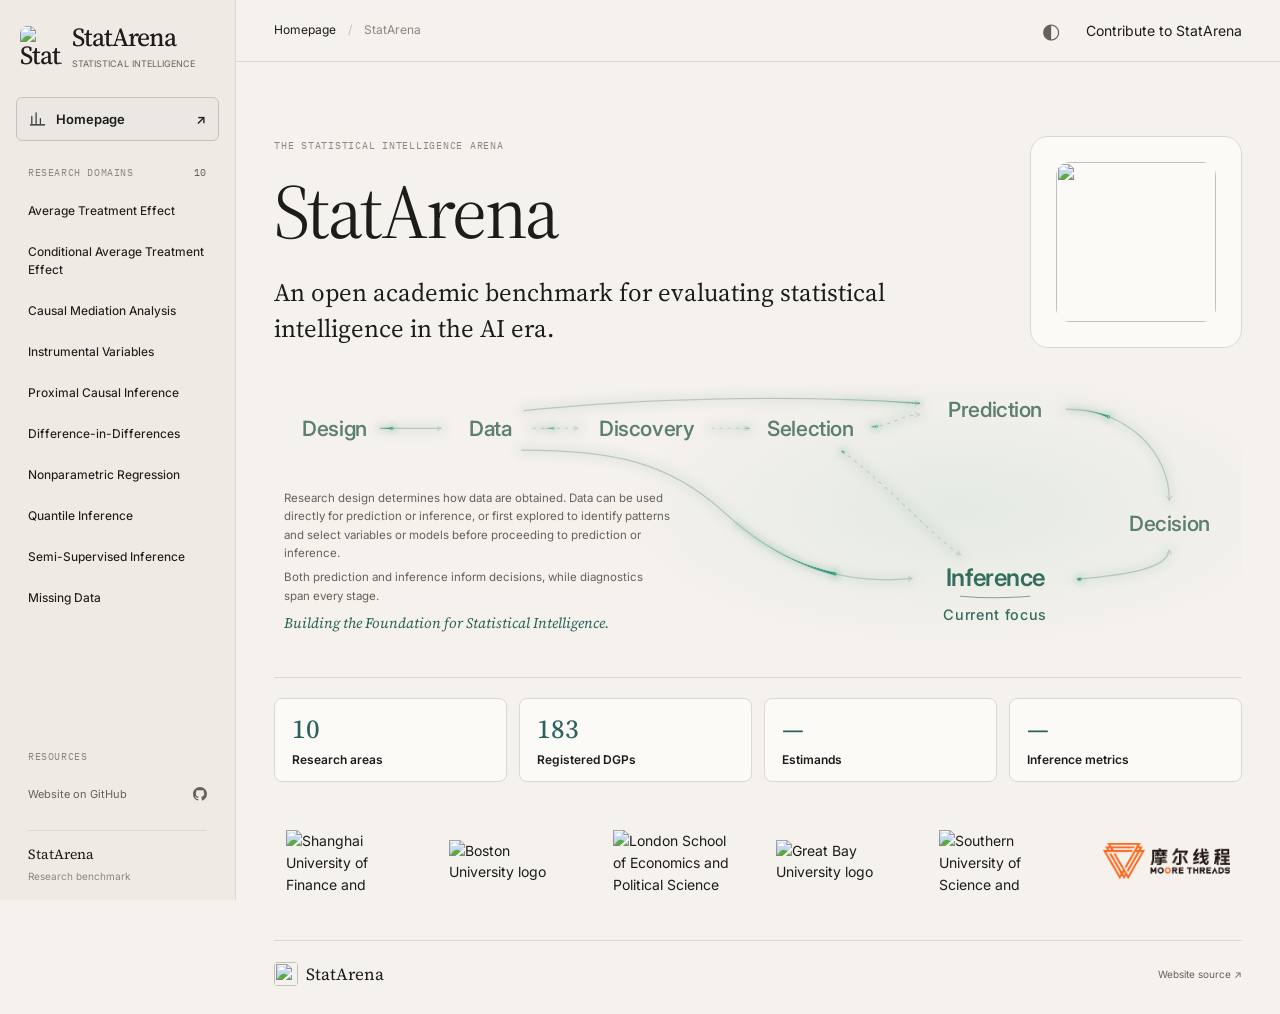
==== commit 040d6741: "Link the website sidebar to the project README" ====
--- a/index.html
+++ b/index.html
@@ -16,7 +16,7 @@
 <link rel="preconnect" href="https://fonts.googleapis.com">
 <link rel="preconnect" href="https://fonts.gstatic.com" crossorigin>
 <link href="https://fonts.googleapis.com/css2?family=Source+Serif+4:ital,wght@0,400;0,500;0,600;1,400;1,500&family=Inter:wght@400;450;500;550;600;650&family=IBM+Plex+Mono:wght@400;500&display=swap" rel="stylesheet">
-<link rel="stylesheet" href="assets/site.css?v=data-contribution-20261120">
+<link rel="stylesheet" href="assets/site.css?v=github-readme-link-20261122">
 <link rel="stylesheet" href="assets/release.css?v=counterfactual-notation-20261117">
 <link rel="stylesheet" href="assets/references.css?v=counterfactual-notation-20261117">
 <link rel="stylesheet" href="assets/test-view.css?v=pareto-and-methods-20261122">
@@ -35,7 +35,7 @@
 <div class="nav-caption">RESEARCH DOMAINS <span>10</span></div>
 <div id="tabs" role="tablist" aria-label="Research domains" aria-orientation="vertical"></div>
 <div class="sidebar-bottom"><div class="nav-caption">RESOURCES</div>
-<a href="https://github.com/Statsinference/Statistical-Intelligence-Arena/tree/main/website" target="_blank" rel="noopener noreferrer"><span>Website on GitHub</span><span>↗</span></a>
+<a href="https://github.com/Statsinference/Statistical-Intelligence-Arena#readme" target="_blank" rel="noopener noreferrer"><span>Website on GitHub</span><svg width="14" height="14" viewBox="0 0 16 16" fill="currentColor" aria-hidden="true" focusable="false"><path d="M6.766 11.328c-2.063-.25-3.516-1.734-3.516-3.656 0-.781.281-1.625.75-2.188-.203-.515-.172-1.609.063-2.062.625-.078 1.468.25 1.968.703.594-.187 1.219-.281 1.985-.281.765 0 1.39.094 1.953.265.484-.437 1.344-.765 1.969-.687.218.422.25 1.515.046 2.047.5.593.766 1.39.766 2.203 0 1.922-1.453 3.375-3.547 3.64.531.344.89 1.094.89 1.954v1.625c0 .468.391.734.86.547C13.781 14.359 16 11.53 16 8.03 16 3.61 12.406 0 7.984 0 3.563 0 0 3.61 0 8.031a7.88 7.88 0 0 0 5.172 7.422c.422.156.828-.125.828-.547v-1.25c-.219.094-.5.156-.75.156-1.031 0-1.64-.562-2.078-1.609-.172-.422-.36-.672-.719-.719-.187-.015-.25-.093-.25-.187 0-.188.313-.328.625-.328.453 0 .844.281 1.25.86.313.452.64.655 1.031.655s.641-.14 1-.5c.266-.265.47-.5.657-.656"/></svg></a>
 <div class="sidebar-foot"><span>StatArena</span><span>Research benchmark</span></div>
 </div></aside>
 <div class="page">
--- a/assets/site.css
+++ b/assets/site.css
@@ -2,7 +2,7 @@
    Type substitutes: Source Serif 4 / Inter / IBM Plex Mono; no licensed Arena fonts redistributed. */
 :root{color-scheme:light;--bg:#f5f1ec;--surface:#fcfaf7;--sidebar:#efeae4;--fg:#1c1c1a;--muted:#66615a;--quiet:#8b867e;--line:#dcd7d0;--line-strong:#c7c2bc;--hover:#ebe7e2;--accent:#2c625d;--accent-soft:#e2ece6;--pfn:#267a73;--classical:#a56a28;--yellow:#f2c306;--pfn-soft:#e2ece6;--classical-soft:#f2e6d5;--display:'Source Serif 4',Georgia,'Times New Roman',serif;--body:'Inter','Helvetica Neue',Arial,sans-serif;--mono:'IBM Plex Mono',Consolas,monospace;--sidebar-w:236px}
 :root[data-theme=dark]{color-scheme:dark;--bg:#1c1c1a;--surface:#252421;--sidebar:#22211f;--fg:#f5f1ec;--muted:#c7c2bc;--quiet:#aaa49b;--line:#403c38;--line-strong:#66615a;--hover:#35322e;--accent:#80b8aa;--accent-soft:#2d433c;--pfn:#58b6a9;--classical:#e8b776;--pfn-soft:#2d433c;--classical-soft:#453b2c}
-*{box-sizing:border-box}html{scroll-behavior:smooth;scroll-padding-top:80px}body{margin:0;background:var(--bg);color:var(--fg);font:14px/1.55 var(--body);-webkit-font-smoothing:antialiased}button,input,select{font:inherit;color:inherit}button,a,input,select{-webkit-tap-highlight-color:transparent}button{cursor:pointer;border:0;background:none}button:disabled{cursor:not-allowed;opacity:.4}a{color:inherit;text-decoration:none}a:hover{text-decoration:underline;text-underline-offset:4px}h1,h2,h3,p{margin:0}h1,h2,h3{font-weight:500}h1,h2{font-family:var(--display)}[hidden]{display:none!important}:focus-visible{outline:2px solid var(--accent);outline-offset:4px}.sr-only{position:absolute;width:1px;height:1px;padding:0;margin:-1px;overflow:hidden;clip:rect(0,0,0,0);white-space:nowrap;border:0}.skip{position:fixed;top:-100px;left:18px;background:var(--fg);color:var(--bg);padding:10px 16px;z-index:200}.skip:focus{top:12px}.muted{color:var(--quiet)}.num{font-family:var(--mono);font-variant-numeric:tabular-nums}.sidebar{position:fixed;inset:0 auto 0 0;width:var(--sidebar-w);z-index:40;background:var(--sidebar);border-right:1px solid var(--line);display:flex;flex-direction:column;overflow-y:auto;padding:24px 16px 16px}.brand{display:flex;align-items:center;gap:10px;padding:0 4px 26px;font-family:var(--display);font-size:26px;font-weight:500;letter-spacing:-1.1px;line-height:1.05}.brand:hover{text-decoration:none}.brand-logo{border-radius:7px;flex-shrink:0;object-fit:contain}.brand small{display:block;font:9px/1.4 var(--body);color:var(--muted);letter-spacing:.05px;margin-top:7px;white-space:nowrap}.side-home{display:flex;align-items:center;gap:10px;border:1px solid var(--line-strong);background:var(--surface);border-radius:6px;padding:11px 12px;margin:0 0 25px;font-size:13px;font-weight:500}.side-home>span{margin-left:auto}.side-home svg{width:17px;height:17px;stroke:currentColor;fill:none;stroke-width:1.5;stroke-linecap:round}.nav-caption{display:flex;justify-content:space-between;padding:0 12px;font:10px var(--mono);letter-spacing:.06em;color:var(--quiet);margin-bottom:13px}.nav-caption>span{color:var(--muted)}#tabs{display:flex;flex-direction:column;gap:3px}.tab{position:relative;text-align:left;display:block;width:100%;padding:10px 12px;font-size:12px;font-weight:450;line-height:1.5;border-radius:5px;transition:background .15s,color .15s}.tab small{display:none}.tab:hover{background:var(--hover)}.tab.on{background:var(--hover);font-weight:600}.tab.on::before{content:'';position:absolute;top:10px;bottom:10px;left:0;width:2px;background:var(--fg)}.sidebar-bottom{margin-top:auto;padding-top:32px}.sidebar-bottom>a{display:flex;justify-content:space-between;font-size:11px;padding:10px 12px;color:var(--muted)}.sidebar-foot{border-top:1px solid var(--line);margin:17px 12px 0;padding-top:13px;display:flex;flex-direction:column;gap:3px;font-size:10px;color:var(--quiet)}.sidebar-foot>span:first-child{font-family:var(--display);font-size:14px;color:var(--fg)}.page{margin-left:var(--sidebar-w)}.topbar{height:62px;border-bottom:1px solid var(--line);display:flex;align-items:center;justify-content:space-between;padding:0 38px;background:var(--bg);gap:14px}.topbar-left{display:flex;gap:12px;align-items:center;font-size:12px}.breadcrumb-sep{color:var(--line-strong)}.topbar-actions{display:flex;gap:18px;align-items:center}.theme-toggle{font-size:21px;padding:5px 8px;color:var(--muted);line-height:1}.share-button{border:1px solid var(--fg);color:var(--bg);background:var(--fg);border-radius:4px;padding:6px 12px;font-size:11px;display:flex;gap:18px}.menu-button{display:none}.content{max-width:1356px;padding:0 38px;margin:auto}.page-heading{display:flex;align-items:center;justify-content:space-between;gap:30px;padding:43px 0 31px}.eyebrow,.section-label{font:10px var(--mono);letter-spacing:.075em;color:var(--quiet)}.page-heading h1{font-size:clamp(37px,3.65vw,52px);font-weight:400;line-height:1.08;letter-spacing:-1.8px;margin:14px 0 18px}.page-heading h1 em{font-weight:400}.page-heading p{font-size:13px;color:var(--muted);line-height:1.8}.scope-stat{border-left:1px solid var(--line-strong);padding:2px 0 2px 25px;flex:0 0 200px}.scope-stat strong{display:block;font:400 52px/1.15 var(--display);letter-spacing:-2px}.scope-stat>span{font:9px/1.9 var(--mono);color:var(--muted);letter-spacing:.04em}.stat-divider{height:1px;width:34px;background:var(--line-strong);margin:15px 0 11px}.release-bar{display:flex;flex-wrap:wrap;align-items:center;gap:8px 12px;border-top:1px solid var(--line);border-bottom:1px solid var(--line);padding:11px 0;font-size:11px;color:var(--muted)}.release-bar strong{font:500 9px var(--mono);letter-spacing:.035em;color:var(--fg)}.release-square{width:7px;height:7px;background:var(--yellow)}.domain-heading{display:flex;align-items:center;justify-content:space-between;gap:20px;padding:29px 0 8px}.domain-heading h2{font-size:32px;font-weight:400;line-height:1.25;letter-spacing:-.8px;margin-top:5px}.domain-heading p{font-size:12px;color:var(--muted);margin-top:7px}.text-link{font-size:11px;white-space:nowrap}.text-link span{margin-left:12px}.suite-info{font-size:10px;color:var(--quiet);display:flex;flex-wrap:wrap;gap:8px 22px}.suite-info b{font-weight:500;color:var(--fg);margin-left:5px}.view-bar{display:flex;align-items:center;gap:14px;margin:19px 0 16px;flex-wrap:wrap}.chips{display:flex;gap:3px;flex-wrap:wrap}.chip{font-size:11px;padding:6px 12px;border:1px solid transparent;border-radius:4px;color:var(--muted);line-height:1.5}.chip:hover{background:var(--hover);color:var(--fg)}.chip.on{background:var(--fg);color:var(--bg);border-color:var(--fg)}.view-note{margin-left:auto;font:9px var(--mono);color:var(--quiet)}#suite-label{font-size:11px;color:var(--muted)}select{border:1px solid var(--line-strong);border-radius:4px;background:var(--surface);padding:5px;max-width:240px}.overview-grid{display:grid;grid-template-columns:1fr 1fr;gap:16px}.card{min-width:0;border:1px solid var(--line);border-radius:6px;background:var(--surface);display:flex;flex-direction:column;padding:17px 19px 12px}.card-head{display:flex;align-items:baseline;justify-content:space-between;gap:10px;flex-wrap:wrap}.card-head h3{font-family:var(--display);font-size:21px;line-height:1.2;font-weight:400;letter-spacing:-.3px}.card-sub{font-size:10px;color:var(--quiet)}.card-body{min-height:141px;display:flex;flex-direction:column;justify-content:center;flex:1}.card-empty{display:flex;flex-direction:column;align-items:center;justify-content:center;text-align:center;padding:22px 10px 19px;min-height:141px}.empty-icon{display:flex;justify-content:center;align-items:center;margin-bottom:11px;color:var(--quiet)}.empty-icon svg{width:23px;height:23px}.card-empty strong{font-weight:450;font-size:12px;color:var(--muted)}.card-empty p{font-size:10px;line-height:1.65;color:var(--quiet);margin-top:5px;max-width:285px}.card-bottom{border-top:1px solid var(--line);padding-top:10px;display:flex;align-items:center;justify-content:space-between;gap:8px;flex-wrap:wrap;font-size:9px;color:var(--quiet)}.card-bottom>a{color:var(--fg);font-size:10px}.legend{display:flex;gap:12px;flex-wrap:wrap}.legend span{display:inline-flex;gap:5px;align-items:center}.legend i{display:inline-block;width:6px;height:6px;border-radius:1px}.id-dot,.pfn-dot{background:var(--pfn)}.ood-dot,.classical-dot{background:var(--classical)}.top-row{display:grid;grid-template-columns:20px 1fr auto;gap:9px;align-items:center;border-bottom:1px solid var(--line);padding:8px 0;font-size:11px}.top-row .rank{font-family:var(--mono);color:var(--quiet);font-size:10px}.split-title{color:var(--muted);font:10px var(--mono);margin:8px 0}.comparison-row{display:grid;grid-template-columns:1fr 90px 90px;gap:10px;border-bottom:1px solid var(--line);padding:8px 0;font-size:11px}.comparison-row>.num{text-align:right}.chart{width:100%;height:auto;display:block}svg text{fill:var(--muted);font:10px var(--mono)}svg .gridl{stroke:var(--line);stroke-width:1}svg .axis{stroke:var(--line-strong);stroke-width:1}.fam{display:inline-block;font-size:8px;padding:1px 5px;border-radius:3px;margin-left:7px;font-weight:500;vertical-align:middle}.fam.pfn{color:var(--pfn);background:var(--pfn-soft)}.fam.classical{color:var(--classical);background:var(--classical-soft)}.tbl-sec{padding:32px 0 26px}.tbl-head{display:flex;align-items:center;justify-content:space-between;gap:15px}.tbl-head h2{font-size:26px;line-height:1.2;letter-spacing:-.6px;margin-top:7px;font-weight:400}.export{border:1px solid var(--line-strong);border-radius:4px;font-size:10px;padding:7px 10px;white-space:nowrap}.table-controls{display:flex;align-items:center;justify-content:space-between;gap:14px;padding:16px 0 12px}.search{border:1px solid var(--line);background:var(--surface);border-radius:4px;padding:6px 9px;display:flex;align-items:center;gap:8px;max-width:200px}.search svg{width:13px;height:13px;stroke:var(--quiet);fill:none;stroke-width:1.5}.search input{font-size:11px;border:0;outline:none;min-width:0;width:145px;background:none}.search:focus-within{border-color:var(--accent)}.tbl-wrap{border:1px solid var(--line);border-radius:5px;overflow:auto;background:var(--surface)}table{border-collapse:collapse;width:100%;min-width:820px}th,td{padding:13px 14px;text-align:left;white-space:nowrap;border-bottom:1px solid var(--line);font-size:11px}th{background:var(--hover);font:500 10px var(--body);color:var(--muted)}th button{padding:0;color:inherit;text-align:inherit;font:inherit}th.sorted{color:var(--fg)}th .arrow{margin-left:6px}.r{text-align:right}td.num{font-size:10px}tbody tr:last-child td{border-bottom:0}tbody tr:hover{background:var(--bg)}.row-pending{color:var(--quiet)}.row-pending td{height:63px}.group-tag{font:9px var(--mono);border:1px solid var(--line);border-radius:3px;padding:3px 6px}.group-tag.id{color:var(--pfn)}.group-tag.ood{color:var(--classical)}.mname{font-weight:500}.org{display:block;font-size:9px;color:var(--quiet);margin-top:3px}.table-note{font-size:10px;color:var(--muted);margin-top:12px;max-width:90ch}.swipe-hint{display:none}.method{padding:31px 0;border-top:1px solid var(--line)}.method-heading h2{font-size:29px;font-weight:400;letter-spacing:-.7px;margin:7px 0}.method-heading>p{font-size:12px;color:var(--muted)}.method-grid{display:grid;grid-template-columns:repeat(3,1fr);gap:27px;margin-top:24px}.method-grid article{border-left:1px solid var(--line-strong);padding-left:16px}.method-no{font:10px var(--mono);color:var(--quiet)}.method h3{font-size:13px;font-weight:500;margin:8px 0}.method article p{font-size:11px;line-height:1.8;color:var(--muted)}footer{display:flex;align-items:center;justify-content:space-between;gap:15px;border-top:1px solid var(--line);padding:21px 0 28px;font-size:10px;color:var(--muted)}.footer-brand{display:flex;align-items:center;gap:8px;font:17px var(--display);color:var(--fg)}.footer-brand img{border-radius:4px}.toast{position:fixed;bottom:25px;left:50%;transform:translateX(-50%);padding:12px 20px;background:var(--fg);color:var(--bg);border-radius:5px;max-width:90vw;z-index:100;font-size:12px}.scrim{position:fixed;inset:0;background:#0007;z-index:45}.noscript{margin:24px 24px 24px calc(var(--sidebar-w) + 24px);padding:20px;border:1px solid var(--line)}
+*{box-sizing:border-box}html{scroll-behavior:smooth;scroll-padding-top:80px}body{margin:0;background:var(--bg);color:var(--fg);font:14px/1.55 var(--body);-webkit-font-smoothing:antialiased}button,input,select{font:inherit;color:inherit}button,a,input,select{-webkit-tap-highlight-color:transparent}button{cursor:pointer;border:0;background:none}button:disabled{cursor:not-allowed;opacity:.4}a{color:inherit;text-decoration:none}a:hover{text-decoration:underline;text-underline-offset:4px}h1,h2,h3,p{margin:0}h1,h2,h3{font-weight:500}h1,h2{font-family:var(--display)}[hidden]{display:none!important}:focus-visible{outline:2px solid var(--accent);outline-offset:4px}.sr-only{position:absolute;width:1px;height:1px;padding:0;margin:-1px;overflow:hidden;clip:rect(0,0,0,0);white-space:nowrap;border:0}.skip{position:fixed;top:-100px;left:18px;background:var(--fg);color:var(--bg);padding:10px 16px;z-index:200}.skip:focus{top:12px}.muted{color:var(--quiet)}.num{font-family:var(--mono);font-variant-numeric:tabular-nums}.sidebar{position:fixed;inset:0 auto 0 0;width:var(--sidebar-w);z-index:40;background:var(--sidebar);border-right:1px solid var(--line);display:flex;flex-direction:column;overflow-y:auto;padding:24px 16px 16px}.brand{display:flex;align-items:center;gap:10px;padding:0 4px 26px;font-family:var(--display);font-size:26px;font-weight:500;letter-spacing:-1.1px;line-height:1.05}.brand:hover{text-decoration:none}.brand-logo{border-radius:7px;flex-shrink:0;object-fit:contain}.brand small{display:block;font:9px/1.4 var(--body);color:var(--muted);letter-spacing:.05px;margin-top:7px;white-space:nowrap}.side-home{display:flex;align-items:center;gap:10px;border:1px solid var(--line-strong);background:var(--surface);border-radius:6px;padding:11px 12px;margin:0 0 25px;font-size:13px;font-weight:500}.side-home>span{margin-left:auto}.side-home svg{width:17px;height:17px;stroke:currentColor;fill:none;stroke-width:1.5;stroke-linecap:round}.nav-caption{display:flex;justify-content:space-between;padding:0 12px;font:10px var(--mono);letter-spacing:.06em;color:var(--quiet);margin-bottom:13px}.nav-caption>span{color:var(--muted)}#tabs{display:flex;flex-direction:column;gap:3px}.tab{position:relative;text-align:left;display:block;width:100%;padding:10px 12px;font-size:12px;font-weight:450;line-height:1.5;border-radius:5px;transition:background .15s,color .15s}.tab small{display:none}.tab:hover{background:var(--hover)}.tab.on{background:var(--hover);font-weight:600}.tab.on::before{content:'';position:absolute;top:10px;bottom:10px;left:0;width:2px;background:var(--fg)}.sidebar-bottom{margin-top:auto;padding-top:32px}.sidebar-bottom>a{display:flex;align-items:center;justify-content:space-between;font-size:11px;padding:10px 12px;color:var(--muted)}.sidebar-foot{border-top:1px solid var(--line);margin:17px 12px 0;padding-top:13px;display:flex;flex-direction:column;gap:3px;font-size:10px;color:var(--quiet)}.sidebar-foot>span:first-child{font-family:var(--display);font-size:14px;color:var(--fg)}.page{margin-left:var(--sidebar-w)}.topbar{height:62px;border-bottom:1px solid var(--line);display:flex;align-items:center;justify-content:space-between;padding:0 38px;background:var(--bg);gap:14px}.topbar-left{display:flex;gap:12px;align-items:center;font-size:12px}.breadcrumb-sep{color:var(--line-strong)}.topbar-actions{display:flex;gap:18px;align-items:center}.theme-toggle{font-size:21px;padding:5px 8px;color:var(--muted);line-height:1}.share-button{border:1px solid var(--fg);color:var(--bg);background:var(--fg);border-radius:4px;padding:6px 12px;font-size:11px;display:flex;gap:18px}.menu-button{display:none}.content{max-width:1356px;padding:0 38px;margin:auto}.page-heading{display:flex;align-items:center;justify-content:space-between;gap:30px;padding:43px 0 31px}.eyebrow,.section-label{font:10px var(--mono);letter-spacing:.075em;color:var(--quiet)}.page-heading h1{font-size:clamp(37px,3.65vw,52px);font-weight:400;line-height:1.08;letter-spacing:-1.8px;margin:14px 0 18px}.page-heading h1 em{font-weight:400}.page-heading p{font-size:13px;color:var(--muted);line-height:1.8}.scope-stat{border-left:1px solid var(--line-strong);padding:2px 0 2px 25px;flex:0 0 200px}.scope-stat strong{display:block;font:400 52px/1.15 var(--display);letter-spacing:-2px}.scope-stat>span{font:9px/1.9 var(--mono);color:var(--muted);letter-spacing:.04em}.stat-divider{height:1px;width:34px;background:var(--line-strong);margin:15px 0 11px}.release-bar{display:flex;flex-wrap:wrap;align-items:center;gap:8px 12px;border-top:1px solid var(--line);border-bottom:1px solid var(--line);padding:11px 0;font-size:11px;color:var(--muted)}.release-bar strong{font:500 9px var(--mono);letter-spacing:.035em;color:var(--fg)}.release-square{width:7px;height:7px;background:var(--yellow)}.domain-heading{display:flex;align-items:center;justify-content:space-between;gap:20px;padding:29px 0 8px}.domain-heading h2{font-size:32px;font-weight:400;line-height:1.25;letter-spacing:-.8px;margin-top:5px}.domain-heading p{font-size:12px;color:var(--muted);margin-top:7px}.text-link{font-size:11px;white-space:nowrap}.text-link span{margin-left:12px}.suite-info{font-size:10px;color:var(--quiet);display:flex;flex-wrap:wrap;gap:8px 22px}.suite-info b{font-weight:500;color:var(--fg);margin-left:5px}.view-bar{display:flex;align-items:center;gap:14px;margin:19px 0 16px;flex-wrap:wrap}.chips{display:flex;gap:3px;flex-wrap:wrap}.chip{font-size:11px;padding:6px 12px;border:1px solid transparent;border-radius:4px;color:var(--muted);line-height:1.5}.chip:hover{background:var(--hover);color:var(--fg)}.chip.on{background:var(--fg);color:var(--bg);border-color:var(--fg)}.view-note{margin-left:auto;font:9px var(--mono);color:var(--quiet)}#suite-label{font-size:11px;color:var(--muted)}select{border:1px solid var(--line-strong);border-radius:4px;background:var(--surface);padding:5px;max-width:240px}.overview-grid{display:grid;grid-template-columns:1fr 1fr;gap:16px}.card{min-width:0;border:1px solid var(--line);border-radius:6px;background:var(--surface);display:flex;flex-direction:column;padding:17px 19px 12px}.card-head{display:flex;align-items:baseline;justify-content:space-between;gap:10px;flex-wrap:wrap}.card-head h3{font-family:var(--display);font-size:21px;line-height:1.2;font-weight:400;letter-spacing:-.3px}.card-sub{font-size:10px;color:var(--quiet)}.card-body{min-height:141px;display:flex;flex-direction:column;justify-content:center;flex:1}.card-empty{display:flex;flex-direction:column;align-items:center;justify-content:center;text-align:center;padding:22px 10px 19px;min-height:141px}.empty-icon{display:flex;justify-content:center;align-items:center;margin-bottom:11px;color:var(--quiet)}.empty-icon svg{width:23px;height:23px}.card-empty strong{font-weight:450;font-size:12px;color:var(--muted)}.card-empty p{font-size:10px;line-height:1.65;color:var(--quiet);margin-top:5px;max-width:285px}.card-bottom{border-top:1px solid var(--line);padding-top:10px;display:flex;align-items:center;justify-content:space-between;gap:8px;flex-wrap:wrap;font-size:9px;color:var(--quiet)}.card-bottom>a{color:var(--fg);font-size:10px}.legend{display:flex;gap:12px;flex-wrap:wrap}.legend span{display:inline-flex;gap:5px;align-items:center}.legend i{display:inline-block;width:6px;height:6px;border-radius:1px}.id-dot,.pfn-dot{background:var(--pfn)}.ood-dot,.classical-dot{background:var(--classical)}.top-row{display:grid;grid-template-columns:20px 1fr auto;gap:9px;align-items:center;border-bottom:1px solid var(--line);padding:8px 0;font-size:11px}.top-row .rank{font-family:var(--mono);color:var(--quiet);font-size:10px}.split-title{color:var(--muted);font:10px var(--mono);margin:8px 0}.comparison-row{display:grid;grid-template-columns:1fr 90px 90px;gap:10px;border-bottom:1px solid var(--line);padding:8px 0;font-size:11px}.comparison-row>.num{text-align:right}.chart{width:100%;height:auto;display:block}svg text{fill:var(--muted);font:10px var(--mono)}svg .gridl{stroke:var(--line);stroke-width:1}svg .axis{stroke:var(--line-strong);stroke-width:1}.fam{display:inline-block;font-size:8px;padding:1px 5px;border-radius:3px;margin-left:7px;font-weight:500;vertical-align:middle}.fam.pfn{color:var(--pfn);background:var(--pfn-soft)}.fam.classical{color:var(--classical);background:var(--classical-soft)}.tbl-sec{padding:32px 0 26px}.tbl-head{display:flex;align-items:center;justify-content:space-between;gap:15px}.tbl-head h2{font-size:26px;line-height:1.2;letter-spacing:-.6px;margin-top:7px;font-weight:400}.export{border:1px solid var(--line-strong);border-radius:4px;font-size:10px;padding:7px 10px;white-space:nowrap}.table-controls{display:flex;align-items:center;justify-content:space-between;gap:14px;padding:16px 0 12px}.search{border:1px solid var(--line);background:var(--surface);border-radius:4px;padding:6px 9px;display:flex;align-items:center;gap:8px;max-width:200px}.search svg{width:13px;height:13px;stroke:var(--quiet);fill:none;stroke-width:1.5}.search input{font-size:11px;border:0;outline:none;min-width:0;width:145px;background:none}.search:focus-within{border-color:var(--accent)}.tbl-wrap{border:1px solid var(--line);border-radius:5px;overflow:auto;background:var(--surface)}table{border-collapse:collapse;width:100%;min-width:820px}th,td{padding:13px 14px;text-align:left;white-space:nowrap;border-bottom:1px solid var(--line);font-size:11px}th{background:var(--hover);font:500 10px var(--body);color:var(--muted)}th button{padding:0;color:inherit;text-align:inherit;font:inherit}th.sorted{color:var(--fg)}th .arrow{margin-left:6px}.r{text-align:right}td.num{font-size:10px}tbody tr:last-child td{border-bottom:0}tbody tr:hover{background:var(--bg)}.row-pending{color:var(--quiet)}.row-pending td{height:63px}.group-tag{font:9px var(--mono);border:1px solid var(--line);border-radius:3px;padding:3px 6px}.group-tag.id{color:var(--pfn)}.group-tag.ood{color:var(--classical)}.mname{font-weight:500}.org{display:block;font-size:9px;color:var(--quiet);margin-top:3px}.table-note{font-size:10px;color:var(--muted);margin-top:12px;max-width:90ch}.swipe-hint{display:none}.method{padding:31px 0;border-top:1px solid var(--line)}.method-heading h2{font-size:29px;font-weight:400;letter-spacing:-.7px;margin:7px 0}.method-heading>p{font-size:12px;color:var(--muted)}.method-grid{display:grid;grid-template-columns:repeat(3,1fr);gap:27px;margin-top:24px}.method-grid article{border-left:1px solid var(--line-strong);padding-left:16px}.method-no{font:10px var(--mono);color:var(--quiet)}.method h3{font-size:13px;font-weight:500;margin:8px 0}.method article p{font-size:11px;line-height:1.8;color:var(--muted)}footer{display:flex;align-items:center;justify-content:space-between;gap:15px;border-top:1px solid var(--line);padding:21px 0 28px;font-size:10px;color:var(--muted)}.footer-brand{display:flex;align-items:center;gap:8px;font:17px var(--display);color:var(--fg)}.footer-brand img{border-radius:4px}.toast{position:fixed;bottom:25px;left:50%;transform:translateX(-50%);padding:12px 20px;background:var(--fg);color:var(--bg);border-radius:5px;max-width:90vw;z-index:100;font-size:12px}.scrim{position:fixed;inset:0;background:#0007;z-index:45}.noscript{margin:24px 24px 24px calc(var(--sidebar-w) + 24px);padding:20px;border:1px solid var(--line)}
 @media(min-width:1700px){.content{padding:0 55px}.page-heading{padding-top:55px}.page-heading h1{font-size:58px}.card-body,.card-empty{min-height:167px}}
 @media(max-width:1100px){:root{--sidebar-w:212px}.sidebar{padding-inline:12px}.content{padding:0 25px}.topbar{padding:0 25px}.scope-stat{flex-basis:155px;padding-left:20px}.page-heading h1{font-size:41px}.brand{font-size:24px}.brand-logo{width:37px;height:37px}.brand small{font-size:8px}.card-head h3{font-size:19px}.card{padding:15px 15px 11px}.card-bottom{font-size:8px}}
 @media(max-width:860px){:root{--sidebar-w:236px}.sidebar{transform:translateX(-100%);transition:transform .18s ease;z-index:50;padding:22px 16px}.sidebar.open{transform:translateX(0)}.page{margin-left:0}.menu-button{display:block;font-size:17px;padding:5px 8px 5px 0}.topbar{padding:0 22px;height:58px}.content{padding:0 22px}.topbar-left{font-size:11px;gap:9px}.topbar-actions{gap:9px}.page-heading{padding:29px 0 24px}.page-heading h1{font-size:43px}.scope-stat{flex-basis:155px}.swipe-hint{display:block;font-size:9px;color:var(--quiet);margin:0 0 9px}.noscript{margin:20px}.brand{font-size:26px}.brand-logo{width:42px;height:42px}.brand small{font-size:9px}}
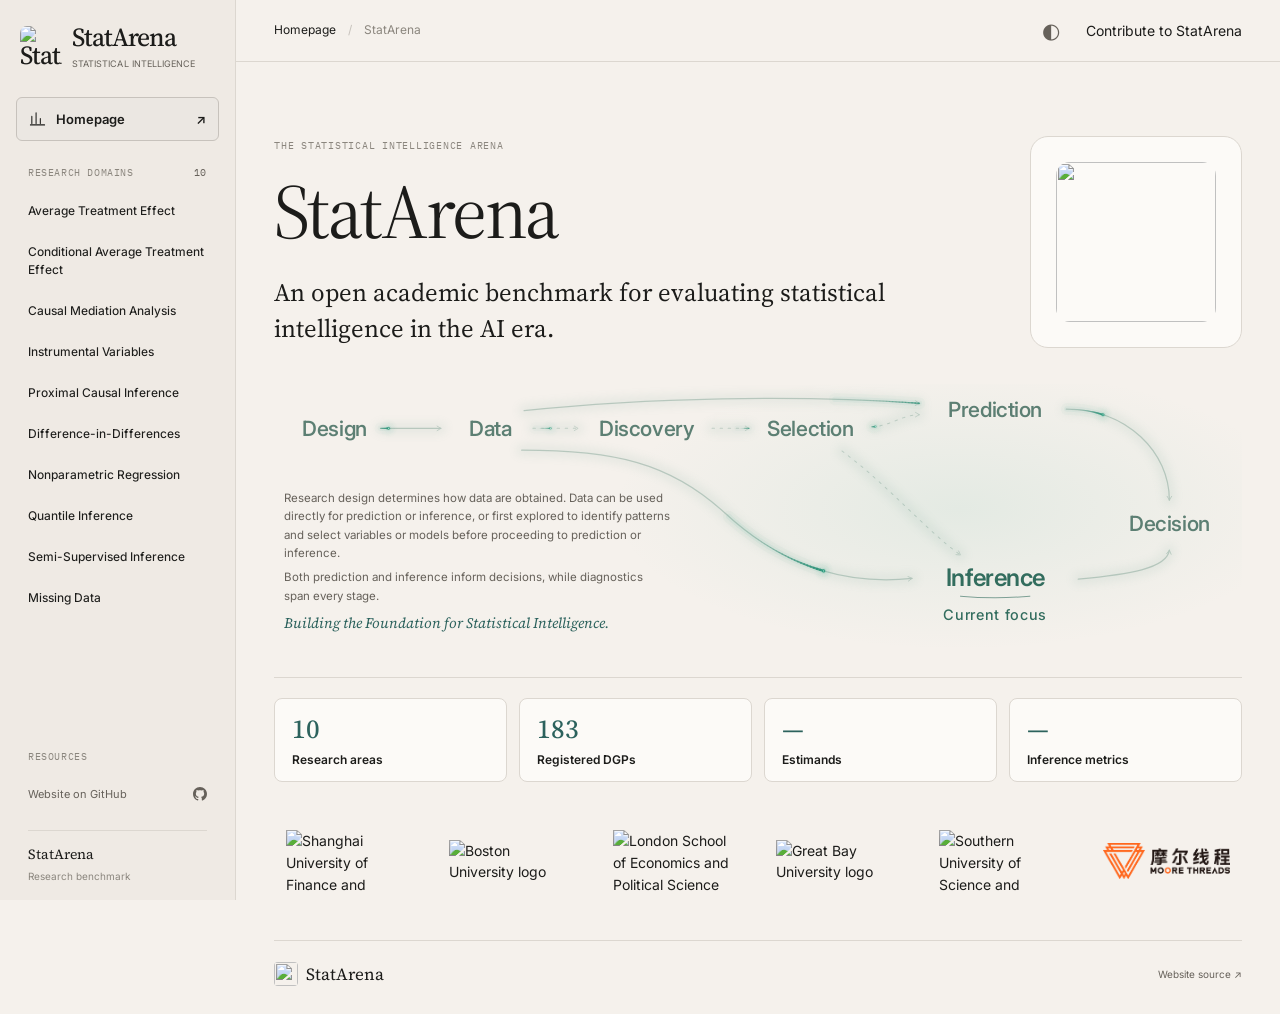
==== commit 38a919cb: "Publish full estimator names in leaderboard configuration Source: Statsinference/Statistical-Intelli" ====
--- a/index.html
+++ b/index.html
@@ -200,7 +200,7 @@
 <div id="toast" class="toast" role="status" aria-live="polite" hidden></div>
 <noscript><p class="noscript">Enable JavaScript to view the domain leaderboards. Source-reported results are available for Average Treatment Effect, Conditional Average Treatment Effect, Causal Mediation Analysis, Instrumental Variables, Proximal Causal Inference and Difference-in-Differences. <a href="data/results.json">Read the results data</a>.</p></noscript>
 <script src="assets/test-references.js?v=counterfactual-notation-20261117"></script>
-<script src="assets/test-view.js?v=private-intake-20261122"></script>
+<script src="assets/test-view.js?v=estimator-details-20261122"></script>
 <script src="assets/arena-overview.js?v=stat-cards-20261117"></script>
 <script src="assets/layout.js?v=statarena-home-20261119"></script>
 <script src="assets/comparison-charts.js?v=method-markers-20261122"></script>
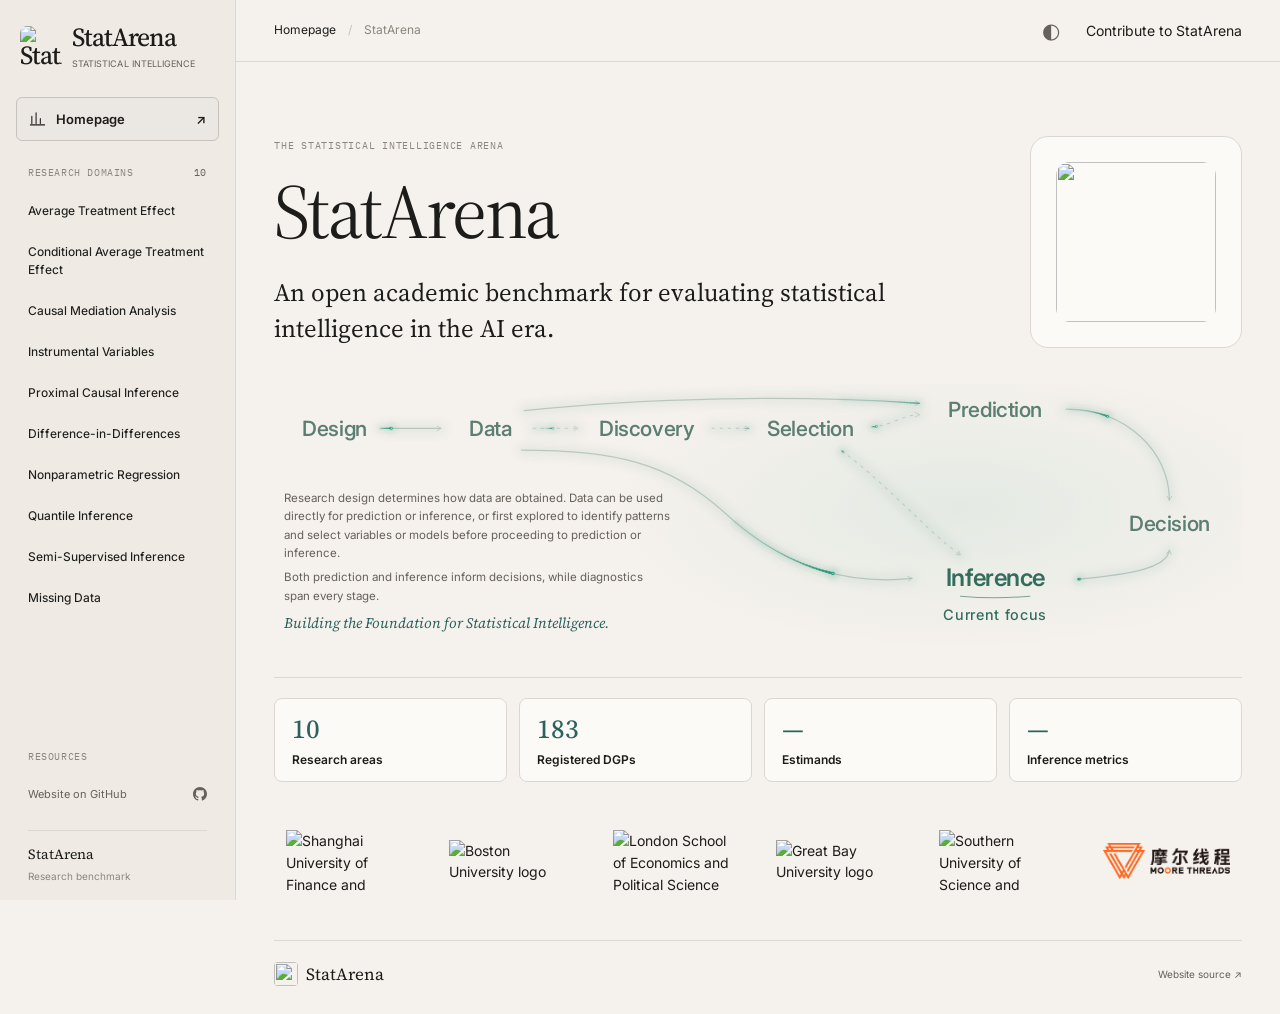
==== commit 18911704: "Publish the configuration table divider fix Source: Statsinference/Statistical-Intelligence-Arena@50" ====
--- a/index.html
+++ b/index.html
@@ -16,10 +16,10 @@
 <link rel="preconnect" href="https://fonts.googleapis.com">
 <link rel="preconnect" href="https://fonts.gstatic.com" crossorigin>
 <link href="https://fonts.googleapis.com/css2?family=Source+Serif+4:ital,wght@0,400;0,500;0,600;1,400;1,500&family=Inter:wght@400;450;500;550;600;650&family=IBM+Plex+Mono:wght@400;500&display=swap" rel="stylesheet">
-<link rel="stylesheet" href="assets/site.css?v=github-readme-link-20261122">
+<link rel="stylesheet" href="assets/site.css?v=table-dividers-20261122">
 <link rel="stylesheet" href="assets/release.css?v=counterfactual-notation-20261117">
 <link rel="stylesheet" href="assets/references.css?v=counterfactual-notation-20261117">
-<link rel="stylesheet" href="assets/test-view.css?v=pareto-and-methods-20261122">
+<link rel="stylesheet" href="assets/test-view.css?v=table-dividers-20261122">
 <link rel="stylesheet" href="assets/submit-method.css?v=direct-contribution-guide">
 <link rel="stylesheet" href="assets/comparison-charts.css?v=method-markers-20261122">
 <link rel="stylesheet" href="assets/domain-illustrations.css?v=domain-heading-left-20261121">
--- a/assets/site.css
+++ b/assets/site.css
@@ -2,7 +2,7 @@
    Type substitutes: Source Serif 4 / Inter / IBM Plex Mono; no licensed Arena fonts redistributed. */
 :root{color-scheme:light;--bg:#f5f1ec;--surface:#fcfaf7;--sidebar:#efeae4;--fg:#1c1c1a;--muted:#66615a;--quiet:#8b867e;--line:#dcd7d0;--line-strong:#c7c2bc;--hover:#ebe7e2;--accent:#2c625d;--accent-soft:#e2ece6;--pfn:#267a73;--classical:#a56a28;--yellow:#f2c306;--pfn-soft:#e2ece6;--classical-soft:#f2e6d5;--display:'Source Serif 4',Georgia,'Times New Roman',serif;--body:'Inter','Helvetica Neue',Arial,sans-serif;--mono:'IBM Plex Mono',Consolas,monospace;--sidebar-w:236px}
 :root[data-theme=dark]{color-scheme:dark;--bg:#1c1c1a;--surface:#252421;--sidebar:#22211f;--fg:#f5f1ec;--muted:#c7c2bc;--quiet:#aaa49b;--line:#403c38;--line-strong:#66615a;--hover:#35322e;--accent:#80b8aa;--accent-soft:#2d433c;--pfn:#58b6a9;--classical:#e8b776;--pfn-soft:#2d433c;--classical-soft:#453b2c}
-*{box-sizing:border-box}html{scroll-behavior:smooth;scroll-padding-top:80px}body{margin:0;background:var(--bg);color:var(--fg);font:14px/1.55 var(--body);-webkit-font-smoothing:antialiased}button,input,select{font:inherit;color:inherit}button,a,input,select{-webkit-tap-highlight-color:transparent}button{cursor:pointer;border:0;background:none}button:disabled{cursor:not-allowed;opacity:.4}a{color:inherit;text-decoration:none}a:hover{text-decoration:underline;text-underline-offset:4px}h1,h2,h3,p{margin:0}h1,h2,h3{font-weight:500}h1,h2{font-family:var(--display)}[hidden]{display:none!important}:focus-visible{outline:2px solid var(--accent);outline-offset:4px}.sr-only{position:absolute;width:1px;height:1px;padding:0;margin:-1px;overflow:hidden;clip:rect(0,0,0,0);white-space:nowrap;border:0}.skip{position:fixed;top:-100px;left:18px;background:var(--fg);color:var(--bg);padding:10px 16px;z-index:200}.skip:focus{top:12px}.muted{color:var(--quiet)}.num{font-family:var(--mono);font-variant-numeric:tabular-nums}.sidebar{position:fixed;inset:0 auto 0 0;width:var(--sidebar-w);z-index:40;background:var(--sidebar);border-right:1px solid var(--line);display:flex;flex-direction:column;overflow-y:auto;padding:24px 16px 16px}.brand{display:flex;align-items:center;gap:10px;padding:0 4px 26px;font-family:var(--display);font-size:26px;font-weight:500;letter-spacing:-1.1px;line-height:1.05}.brand:hover{text-decoration:none}.brand-logo{border-radius:7px;flex-shrink:0;object-fit:contain}.brand small{display:block;font:9px/1.4 var(--body);color:var(--muted);letter-spacing:.05px;margin-top:7px;white-space:nowrap}.side-home{display:flex;align-items:center;gap:10px;border:1px solid var(--line-strong);background:var(--surface);border-radius:6px;padding:11px 12px;margin:0 0 25px;font-size:13px;font-weight:500}.side-home>span{margin-left:auto}.side-home svg{width:17px;height:17px;stroke:currentColor;fill:none;stroke-width:1.5;stroke-linecap:round}.nav-caption{display:flex;justify-content:space-between;padding:0 12px;font:10px var(--mono);letter-spacing:.06em;color:var(--quiet);margin-bottom:13px}.nav-caption>span{color:var(--muted)}#tabs{display:flex;flex-direction:column;gap:3px}.tab{position:relative;text-align:left;display:block;width:100%;padding:10px 12px;font-size:12px;font-weight:450;line-height:1.5;border-radius:5px;transition:background .15s,color .15s}.tab small{display:none}.tab:hover{background:var(--hover)}.tab.on{background:var(--hover);font-weight:600}.tab.on::before{content:'';position:absolute;top:10px;bottom:10px;left:0;width:2px;background:var(--fg)}.sidebar-bottom{margin-top:auto;padding-top:32px}.sidebar-bottom>a{display:flex;align-items:center;justify-content:space-between;font-size:11px;padding:10px 12px;color:var(--muted)}.sidebar-foot{border-top:1px solid var(--line);margin:17px 12px 0;padding-top:13px;display:flex;flex-direction:column;gap:3px;font-size:10px;color:var(--quiet)}.sidebar-foot>span:first-child{font-family:var(--display);font-size:14px;color:var(--fg)}.page{margin-left:var(--sidebar-w)}.topbar{height:62px;border-bottom:1px solid var(--line);display:flex;align-items:center;justify-content:space-between;padding:0 38px;background:var(--bg);gap:14px}.topbar-left{display:flex;gap:12px;align-items:center;font-size:12px}.breadcrumb-sep{color:var(--line-strong)}.topbar-actions{display:flex;gap:18px;align-items:center}.theme-toggle{font-size:21px;padding:5px 8px;color:var(--muted);line-height:1}.share-button{border:1px solid var(--fg);color:var(--bg);background:var(--fg);border-radius:4px;padding:6px 12px;font-size:11px;display:flex;gap:18px}.menu-button{display:none}.content{max-width:1356px;padding:0 38px;margin:auto}.page-heading{display:flex;align-items:center;justify-content:space-between;gap:30px;padding:43px 0 31px}.eyebrow,.section-label{font:10px var(--mono);letter-spacing:.075em;color:var(--quiet)}.page-heading h1{font-size:clamp(37px,3.65vw,52px);font-weight:400;line-height:1.08;letter-spacing:-1.8px;margin:14px 0 18px}.page-heading h1 em{font-weight:400}.page-heading p{font-size:13px;color:var(--muted);line-height:1.8}.scope-stat{border-left:1px solid var(--line-strong);padding:2px 0 2px 25px;flex:0 0 200px}.scope-stat strong{display:block;font:400 52px/1.15 var(--display);letter-spacing:-2px}.scope-stat>span{font:9px/1.9 var(--mono);color:var(--muted);letter-spacing:.04em}.stat-divider{height:1px;width:34px;background:var(--line-strong);margin:15px 0 11px}.release-bar{display:flex;flex-wrap:wrap;align-items:center;gap:8px 12px;border-top:1px solid var(--line);border-bottom:1px solid var(--line);padding:11px 0;font-size:11px;color:var(--muted)}.release-bar strong{font:500 9px var(--mono);letter-spacing:.035em;color:var(--fg)}.release-square{width:7px;height:7px;background:var(--yellow)}.domain-heading{display:flex;align-items:center;justify-content:space-between;gap:20px;padding:29px 0 8px}.domain-heading h2{font-size:32px;font-weight:400;line-height:1.25;letter-spacing:-.8px;margin-top:5px}.domain-heading p{font-size:12px;color:var(--muted);margin-top:7px}.text-link{font-size:11px;white-space:nowrap}.text-link span{margin-left:12px}.suite-info{font-size:10px;color:var(--quiet);display:flex;flex-wrap:wrap;gap:8px 22px}.suite-info b{font-weight:500;color:var(--fg);margin-left:5px}.view-bar{display:flex;align-items:center;gap:14px;margin:19px 0 16px;flex-wrap:wrap}.chips{display:flex;gap:3px;flex-wrap:wrap}.chip{font-size:11px;padding:6px 12px;border:1px solid transparent;border-radius:4px;color:var(--muted);line-height:1.5}.chip:hover{background:var(--hover);color:var(--fg)}.chip.on{background:var(--fg);color:var(--bg);border-color:var(--fg)}.view-note{margin-left:auto;font:9px var(--mono);color:var(--quiet)}#suite-label{font-size:11px;color:var(--muted)}select{border:1px solid var(--line-strong);border-radius:4px;background:var(--surface);padding:5px;max-width:240px}.overview-grid{display:grid;grid-template-columns:1fr 1fr;gap:16px}.card{min-width:0;border:1px solid var(--line);border-radius:6px;background:var(--surface);display:flex;flex-direction:column;padding:17px 19px 12px}.card-head{display:flex;align-items:baseline;justify-content:space-between;gap:10px;flex-wrap:wrap}.card-head h3{font-family:var(--display);font-size:21px;line-height:1.2;font-weight:400;letter-spacing:-.3px}.card-sub{font-size:10px;color:var(--quiet)}.card-body{min-height:141px;display:flex;flex-direction:column;justify-content:center;flex:1}.card-empty{display:flex;flex-direction:column;align-items:center;justify-content:center;text-align:center;padding:22px 10px 19px;min-height:141px}.empty-icon{display:flex;justify-content:center;align-items:center;margin-bottom:11px;color:var(--quiet)}.empty-icon svg{width:23px;height:23px}.card-empty strong{font-weight:450;font-size:12px;color:var(--muted)}.card-empty p{font-size:10px;line-height:1.65;color:var(--quiet);margin-top:5px;max-width:285px}.card-bottom{border-top:1px solid var(--line);padding-top:10px;display:flex;align-items:center;justify-content:space-between;gap:8px;flex-wrap:wrap;font-size:9px;color:var(--quiet)}.card-bottom>a{color:var(--fg);font-size:10px}.legend{display:flex;gap:12px;flex-wrap:wrap}.legend span{display:inline-flex;gap:5px;align-items:center}.legend i{display:inline-block;width:6px;height:6px;border-radius:1px}.id-dot,.pfn-dot{background:var(--pfn)}.ood-dot,.classical-dot{background:var(--classical)}.top-row{display:grid;grid-template-columns:20px 1fr auto;gap:9px;align-items:center;border-bottom:1px solid var(--line);padding:8px 0;font-size:11px}.top-row .rank{font-family:var(--mono);color:var(--quiet);font-size:10px}.split-title{color:var(--muted);font:10px var(--mono);margin:8px 0}.comparison-row{display:grid;grid-template-columns:1fr 90px 90px;gap:10px;border-bottom:1px solid var(--line);padding:8px 0;font-size:11px}.comparison-row>.num{text-align:right}.chart{width:100%;height:auto;display:block}svg text{fill:var(--muted);font:10px var(--mono)}svg .gridl{stroke:var(--line);stroke-width:1}svg .axis{stroke:var(--line-strong);stroke-width:1}.fam{display:inline-block;font-size:8px;padding:1px 5px;border-radius:3px;margin-left:7px;font-weight:500;vertical-align:middle}.fam.pfn{color:var(--pfn);background:var(--pfn-soft)}.fam.classical{color:var(--classical);background:var(--classical-soft)}.tbl-sec{padding:32px 0 26px}.tbl-head{display:flex;align-items:center;justify-content:space-between;gap:15px}.tbl-head h2{font-size:26px;line-height:1.2;letter-spacing:-.6px;margin-top:7px;font-weight:400}.export{border:1px solid var(--line-strong);border-radius:4px;font-size:10px;padding:7px 10px;white-space:nowrap}.table-controls{display:flex;align-items:center;justify-content:space-between;gap:14px;padding:16px 0 12px}.search{border:1px solid var(--line);background:var(--surface);border-radius:4px;padding:6px 9px;display:flex;align-items:center;gap:8px;max-width:200px}.search svg{width:13px;height:13px;stroke:var(--quiet);fill:none;stroke-width:1.5}.search input{font-size:11px;border:0;outline:none;min-width:0;width:145px;background:none}.search:focus-within{border-color:var(--accent)}.tbl-wrap{border:1px solid var(--line);border-radius:5px;overflow:auto;background:var(--surface)}table{border-collapse:collapse;width:100%;min-width:820px}th,td{padding:13px 14px;text-align:left;white-space:nowrap;border-bottom:1px solid var(--line);font-size:11px}th{background:var(--hover);font:500 10px var(--body);color:var(--muted)}th button{padding:0;color:inherit;text-align:inherit;font:inherit}th.sorted{color:var(--fg)}th .arrow{margin-left:6px}.r{text-align:right}td.num{font-size:10px}tbody tr:last-child td{border-bottom:0}tbody tr:hover{background:var(--bg)}.row-pending{color:var(--quiet)}.row-pending td{height:63px}.group-tag{font:9px var(--mono);border:1px solid var(--line);border-radius:3px;padding:3px 6px}.group-tag.id{color:var(--pfn)}.group-tag.ood{color:var(--classical)}.mname{font-weight:500}.org{display:block;font-size:9px;color:var(--quiet);margin-top:3px}.table-note{font-size:10px;color:var(--muted);margin-top:12px;max-width:90ch}.swipe-hint{display:none}.method{padding:31px 0;border-top:1px solid var(--line)}.method-heading h2{font-size:29px;font-weight:400;letter-spacing:-.7px;margin:7px 0}.method-heading>p{font-size:12px;color:var(--muted)}.method-grid{display:grid;grid-template-columns:repeat(3,1fr);gap:27px;margin-top:24px}.method-grid article{border-left:1px solid var(--line-strong);padding-left:16px}.method-no{font:10px var(--mono);color:var(--quiet)}.method h3{font-size:13px;font-weight:500;margin:8px 0}.method article p{font-size:11px;line-height:1.8;color:var(--muted)}footer{display:flex;align-items:center;justify-content:space-between;gap:15px;border-top:1px solid var(--line);padding:21px 0 28px;font-size:10px;color:var(--muted)}.footer-brand{display:flex;align-items:center;gap:8px;font:17px var(--display);color:var(--fg)}.footer-brand img{border-radius:4px}.toast{position:fixed;bottom:25px;left:50%;transform:translateX(-50%);padding:12px 20px;background:var(--fg);color:var(--bg);border-radius:5px;max-width:90vw;z-index:100;font-size:12px}.scrim{position:fixed;inset:0;background:#0007;z-index:45}.noscript{margin:24px 24px 24px calc(var(--sidebar-w) + 24px);padding:20px;border:1px solid var(--line)}
+*{box-sizing:border-box}html{scroll-behavior:smooth;scroll-padding-top:80px}body{margin:0;background:var(--bg);color:var(--fg);font:14px/1.55 var(--body);-webkit-font-smoothing:antialiased}button,input,select{font:inherit;color:inherit}button,a,input,select{-webkit-tap-highlight-color:transparent}button{cursor:pointer;border:0;background:none}button:disabled{cursor:not-allowed;opacity:.4}a{color:inherit;text-decoration:none}a:hover{text-decoration:underline;text-underline-offset:4px}h1,h2,h3,p{margin:0}h1,h2,h3{font-weight:500}h1,h2{font-family:var(--display)}[hidden]{display:none!important}:focus-visible{outline:2px solid var(--accent);outline-offset:4px}.sr-only{position:absolute;width:1px;height:1px;padding:0;margin:-1px;overflow:hidden;clip:rect(0,0,0,0);white-space:nowrap;border:0}.skip{position:fixed;top:-100px;left:18px;background:var(--fg);color:var(--bg);padding:10px 16px;z-index:200}.skip:focus{top:12px}.muted{color:var(--quiet)}.num{font-family:var(--mono);font-variant-numeric:tabular-nums}.sidebar{position:fixed;inset:0 auto 0 0;width:var(--sidebar-w);z-index:40;background:var(--sidebar);border-right:1px solid var(--line);display:flex;flex-direction:column;overflow-y:auto;padding:24px 16px 16px}.brand{display:flex;align-items:center;gap:10px;padding:0 4px 26px;font-family:var(--display);font-size:26px;font-weight:500;letter-spacing:-1.1px;line-height:1.05}.brand:hover{text-decoration:none}.brand-logo{border-radius:7px;flex-shrink:0;object-fit:contain}.brand small{display:block;font:9px/1.4 var(--body);color:var(--muted);letter-spacing:.05px;margin-top:7px;white-space:nowrap}.side-home{display:flex;align-items:center;gap:10px;border:1px solid var(--line-strong);background:var(--surface);border-radius:6px;padding:11px 12px;margin:0 0 25px;font-size:13px;font-weight:500}.side-home>span{margin-left:auto}.side-home svg{width:17px;height:17px;stroke:currentColor;fill:none;stroke-width:1.5;stroke-linecap:round}.nav-caption{display:flex;justify-content:space-between;padding:0 12px;font:10px var(--mono);letter-spacing:.06em;color:var(--quiet);margin-bottom:13px}.nav-caption>span{color:var(--muted)}#tabs{display:flex;flex-direction:column;gap:3px}.tab{position:relative;text-align:left;display:block;width:100%;padding:10px 12px;font-size:12px;font-weight:450;line-height:1.5;border-radius:5px;transition:background .15s,color .15s}.tab small{display:none}.tab:hover{background:var(--hover)}.tab.on{background:var(--hover);font-weight:600}.tab.on::before{content:'';position:absolute;top:10px;bottom:10px;left:0;width:2px;background:var(--fg)}.sidebar-bottom{margin-top:auto;padding-top:32px}.sidebar-bottom>a{display:flex;align-items:center;justify-content:space-between;font-size:11px;padding:10px 12px;color:var(--muted)}.sidebar-foot{border-top:1px solid var(--line);margin:17px 12px 0;padding-top:13px;display:flex;flex-direction:column;gap:3px;font-size:10px;color:var(--quiet)}.sidebar-foot>span:first-child{font-family:var(--display);font-size:14px;color:var(--fg)}.page{margin-left:var(--sidebar-w)}.topbar{height:62px;border-bottom:1px solid var(--line);display:flex;align-items:center;justify-content:space-between;padding:0 38px;background:var(--bg);gap:14px}.topbar-left{display:flex;gap:12px;align-items:center;font-size:12px}.breadcrumb-sep{color:var(--line-strong)}.topbar-actions{display:flex;gap:18px;align-items:center}.theme-toggle{font-size:21px;padding:5px 8px;color:var(--muted);line-height:1}.share-button{border:1px solid var(--fg);color:var(--bg);background:var(--fg);border-radius:4px;padding:6px 12px;font-size:11px;display:flex;gap:18px}.menu-button{display:none}.content{max-width:1356px;padding:0 38px;margin:auto}.page-heading{display:flex;align-items:center;justify-content:space-between;gap:30px;padding:43px 0 31px}.eyebrow,.section-label{font:10px var(--mono);letter-spacing:.075em;color:var(--quiet)}.page-heading h1{font-size:clamp(37px,3.65vw,52px);font-weight:400;line-height:1.08;letter-spacing:-1.8px;margin:14px 0 18px}.page-heading h1 em{font-weight:400}.page-heading p{font-size:13px;color:var(--muted);line-height:1.8}.scope-stat{border-left:1px solid var(--line-strong);padding:2px 0 2px 25px;flex:0 0 200px}.scope-stat strong{display:block;font:400 52px/1.15 var(--display);letter-spacing:-2px}.scope-stat>span{font:9px/1.9 var(--mono);color:var(--muted);letter-spacing:.04em}.stat-divider{height:1px;width:34px;background:var(--line-strong);margin:15px 0 11px}.release-bar{display:flex;flex-wrap:wrap;align-items:center;gap:8px 12px;border-top:1px solid var(--line);border-bottom:1px solid var(--line);padding:11px 0;font-size:11px;color:var(--muted)}.release-bar strong{font:500 9px var(--mono);letter-spacing:.035em;color:var(--fg)}.release-square{width:7px;height:7px;background:var(--yellow)}.domain-heading{display:flex;align-items:center;justify-content:space-between;gap:20px;padding:29px 0 8px}.domain-heading h2{font-size:32px;font-weight:400;line-height:1.25;letter-spacing:-.8px;margin-top:5px}.domain-heading p{font-size:12px;color:var(--muted);margin-top:7px}.text-link{font-size:11px;white-space:nowrap}.text-link span{margin-left:12px}.suite-info{font-size:10px;color:var(--quiet);display:flex;flex-wrap:wrap;gap:8px 22px}.suite-info b{font-weight:500;color:var(--fg);margin-left:5px}.view-bar{display:flex;align-items:center;gap:14px;margin:19px 0 16px;flex-wrap:wrap}.chips{display:flex;gap:3px;flex-wrap:wrap}.chip{font-size:11px;padding:6px 12px;border:1px solid transparent;border-radius:4px;color:var(--muted);line-height:1.5}.chip:hover{background:var(--hover);color:var(--fg)}.chip.on{background:var(--fg);color:var(--bg);border-color:var(--fg)}.view-note{margin-left:auto;font:9px var(--mono);color:var(--quiet)}#suite-label{font-size:11px;color:var(--muted)}select{border:1px solid var(--line-strong);border-radius:4px;background:var(--surface);padding:5px;max-width:240px}.overview-grid{display:grid;grid-template-columns:1fr 1fr;gap:16px}.card{min-width:0;border:1px solid var(--line);border-radius:6px;background:var(--surface);display:flex;flex-direction:column;padding:17px 19px 12px}.card-head{display:flex;align-items:baseline;justify-content:space-between;gap:10px;flex-wrap:wrap}.card-head h3{font-family:var(--display);font-size:21px;line-height:1.2;font-weight:400;letter-spacing:-.3px}.card-sub{font-size:10px;color:var(--quiet)}.card-body{min-height:141px;display:flex;flex-direction:column;justify-content:center;flex:1}.card-empty{display:flex;flex-direction:column;align-items:center;justify-content:center;text-align:center;padding:22px 10px 19px;min-height:141px}.empty-icon{display:flex;justify-content:center;align-items:center;margin-bottom:11px;color:var(--quiet)}.empty-icon svg{width:23px;height:23px}.card-empty strong{font-weight:450;font-size:12px;color:var(--muted)}.card-empty p{font-size:10px;line-height:1.65;color:var(--quiet);margin-top:5px;max-width:285px}.card-bottom{border-top:1px solid var(--line);padding-top:10px;display:flex;align-items:center;justify-content:space-between;gap:8px;flex-wrap:wrap;font-size:9px;color:var(--quiet)}.card-bottom>a{color:var(--fg);font-size:10px}.legend{display:flex;gap:12px;flex-wrap:wrap}.legend span{display:inline-flex;gap:5px;align-items:center}.legend i{display:inline-block;width:6px;height:6px;border-radius:1px}.id-dot,.pfn-dot{background:var(--pfn)}.ood-dot,.classical-dot{background:var(--classical)}.top-row{display:grid;grid-template-columns:20px 1fr auto;gap:9px;align-items:center;border-bottom:1px solid var(--line);padding:8px 0;font-size:11px}.top-row .rank{font-family:var(--mono);color:var(--quiet);font-size:10px}.split-title{color:var(--muted);font:10px var(--mono);margin:8px 0}.comparison-row{display:grid;grid-template-columns:1fr 90px 90px;gap:10px;border-bottom:1px solid var(--line);padding:8px 0;font-size:11px}.comparison-row>.num{text-align:right}.chart{width:100%;height:auto;display:block}svg text{fill:var(--muted);font:10px var(--mono)}svg .gridl{stroke:var(--line);stroke-width:1}svg .axis{stroke:var(--line-strong);stroke-width:1}.fam{display:inline-block;font-size:8px;padding:1px 5px;border-radius:3px;margin-left:7px;font-weight:500;vertical-align:middle}.fam.pfn{color:var(--pfn);background:var(--pfn-soft)}.fam.classical{color:var(--classical);background:var(--classical-soft)}.tbl-sec{padding:32px 0 26px}.tbl-head{display:flex;align-items:center;justify-content:space-between;gap:15px}.tbl-head h2{font-size:26px;line-height:1.2;letter-spacing:-.6px;margin-top:7px;font-weight:400}.export{border:1px solid var(--line-strong);border-radius:4px;font-size:10px;padding:7px 10px;white-space:nowrap}.table-controls{display:flex;align-items:center;justify-content:space-between;gap:14px;padding:16px 0 12px}.search{border:1px solid var(--line);background:var(--surface);border-radius:4px;padding:6px 9px;display:flex;align-items:center;gap:8px;max-width:200px}.search svg{width:13px;height:13px;stroke:var(--quiet);fill:none;stroke-width:1.5}.search input{font-size:11px;border:0;outline:none;min-width:0;width:145px;background:none}.search:focus-within{border-color:var(--accent)}.tbl-wrap{border:1px solid var(--line);border-radius:5px;overflow:auto;background:var(--surface)}table{border-collapse:collapse;width:100%;min-width:820px}th,td{padding:13px 14px;text-align:left;white-space:nowrap;border-bottom:1px solid var(--line);font-size:11px}th{background:var(--hover);font:500 10px var(--body);color:var(--muted)}th button{padding:0;color:inherit;text-align:inherit;font:inherit}th.sorted{color:var(--fg)}th .arrow{margin-left:6px}.r{text-align:right}td.num{font-size:10px}tbody > tr:last-child > td{border-bottom:0}tbody tr:hover{background:var(--bg)}.row-pending{color:var(--quiet)}.row-pending td{height:63px}.group-tag{font:9px var(--mono);border:1px solid var(--line);border-radius:3px;padding:3px 6px}.group-tag.id{color:var(--pfn)}.group-tag.ood{color:var(--classical)}.mname{font-weight:500}.org{display:block;font-size:9px;color:var(--quiet);margin-top:3px}.table-note{font-size:10px;color:var(--muted);margin-top:12px;max-width:90ch}.swipe-hint{display:none}.method{padding:31px 0;border-top:1px solid var(--line)}.method-heading h2{font-size:29px;font-weight:400;letter-spacing:-.7px;margin:7px 0}.method-heading>p{font-size:12px;color:var(--muted)}.method-grid{display:grid;grid-template-columns:repeat(3,1fr);gap:27px;margin-top:24px}.method-grid article{border-left:1px solid var(--line-strong);padding-left:16px}.method-no{font:10px var(--mono);color:var(--quiet)}.method h3{font-size:13px;font-weight:500;margin:8px 0}.method article p{font-size:11px;line-height:1.8;color:var(--muted)}footer{display:flex;align-items:center;justify-content:space-between;gap:15px;border-top:1px solid var(--line);padding:21px 0 28px;font-size:10px;color:var(--muted)}.footer-brand{display:flex;align-items:center;gap:8px;font:17px var(--display);color:var(--fg)}.footer-brand img{border-radius:4px}.toast{position:fixed;bottom:25px;left:50%;transform:translateX(-50%);padding:12px 20px;background:var(--fg);color:var(--bg);border-radius:5px;max-width:90vw;z-index:100;font-size:12px}.scrim{position:fixed;inset:0;background:#0007;z-index:45}.noscript{margin:24px 24px 24px calc(var(--sidebar-w) + 24px);padding:20px;border:1px solid var(--line)}
 @media(min-width:1700px){.content{padding:0 55px}.page-heading{padding-top:55px}.page-heading h1{font-size:58px}.card-body,.card-empty{min-height:167px}}
 @media(max-width:1100px){:root{--sidebar-w:212px}.sidebar{padding-inline:12px}.content{padding:0 25px}.topbar{padding:0 25px}.scope-stat{flex-basis:155px;padding-left:20px}.page-heading h1{font-size:41px}.brand{font-size:24px}.brand-logo{width:37px;height:37px}.brand small{font-size:8px}.card-head h3{font-size:19px}.card{padding:15px 15px 11px}.card-bottom{font-size:8px}}
 @media(max-width:860px){:root{--sidebar-w:236px}.sidebar{transform:translateX(-100%);transition:transform .18s ease;z-index:50;padding:22px 16px}.sidebar.open{transform:translateX(0)}.page{margin-left:0}.menu-button{display:block;font-size:17px;padding:5px 8px 5px 0}.topbar{padding:0 22px;height:58px}.content{padding:0 22px}.topbar-left{font-size:11px;gap:9px}.topbar-actions{gap:9px}.page-heading{padding:29px 0 24px}.page-heading h1{font-size:43px}.scope-stat{flex-basis:155px}.swipe-hint{display:block;font-size:9px;color:var(--quiet);margin:0 0 9px}.noscript{margin:20px}.brand{font-size:26px}.brand-logo{width:42px;height:42px}.brand small{font-size:9px}}
--- a/assets/test-view.css
+++ b/assets/test-view.css
@@ -1,22 +1,15 @@
 /* One shared leaderboard layout across all research domains. */
-.domain-heading{padding:18px 0 6px}
-.domain-heading h2{font-size:30px}
-.domain-actions{display:contents}
-.domain-actions:has(.benchmark-card-link:not([hidden])){display:flex;flex-wrap:wrap;align-items:center;gap:10px 18px}
+.domain-actions{display:flex;flex-wrap:wrap;align-items:center;gap:10px 18px;margin-top:16px}
 .benchmark-card-link:not([hidden]){display:inline-flex;align-items:center;gap:9px;padding:9px 13px;border:1px solid var(--accent);border-radius:5px;background:var(--accent-soft);color:var(--accent);font:600 13px/1.4 var(--body);white-space:nowrap}
 .benchmark-card-link:hover{text-decoration:underline;text-underline-offset:3px}
 .benchmark-card-link:focus-visible{outline:2px solid var(--accent);outline-offset:3px}
-@media(max-width:980px){
- .domain-heading:has(.benchmark-card-link:not([hidden])){align-items:flex-start;flex-direction:column;gap:12px}
- .domain-actions:has(.benchmark-card-link:not([hidden])) .text-link{margin-top:0}
-}
 .test-controls{gap:8px;margin:14px 0 12px}
 .test-label{font:500 10px var(--mono);letter-spacing:.08em;border:1px solid var(--line-strong);padding:7px 10px;border-radius:4px}
 .rank-control{display:flex;align-items:center;gap:8px;font-size:11px;color:var(--muted);white-space:nowrap}
 .rank-control select{font-size:11px;min-width:100px;padding:6px 28px 6px 9px;color:var(--fg)}
 .test-controls .search{margin-left:auto}
 .test-controls .export{margin-left:0}
-.leaderboard-wrap{width:100%;overflow-x:auto;border:1px solid var(--line);border-radius:6px;background:var(--surface)}
+.leaderboard-wrap{width:100%;overflow-x:auto;border:1px solid var(--line);border-radius:6px;background:var(--surface);container-type:inline-size}
 #leaderboard{width:100%;min-width:890px;table-layout:fixed}
 #leaderboard th,#leaderboard td{padding:13px 11px;vertical-align:middle}
 #leaderboard thead th{font:500 11px var(--body);height:44px;padding-top:10px;padding-bottom:10px}
@@ -29,9 +22,6 @@
 #leaderboard .rank-medal-disc{fill:var(--medal-fill);stroke:var(--medal-edge);stroke-width:1}
 #leaderboard .rank-medal-ring{fill:none;stroke:var(--medal-edge);stroke-width:.6;opacity:.65}
 #leaderboard .rank-medal text{fill:var(--medal-ink);font:700 9px var(--body)}
-.domain-group-heading{margin:15px 14px 5px;color:var(--quiet);font:600 10px var(--body);letter-spacing:.075em;text-transform:uppercase}
-.domain-group:first-child .domain-group-heading{margin-top:5px}
-.domain-group+.domain-group{margin-top:12px}
 #leaderboard .method-cell{width:210px;text-align:left;white-space:normal}
 #leaderboard tbody .method-cell{font:400 12px var(--body);color:var(--fg);background:transparent}
 #leaderboard .num{font:11px var(--mono);font-variant-numeric:tabular-nums;white-space:nowrap}
@@ -45,28 +35,49 @@
 #leaderboard .ranked-column{background:var(--accent-soft);color:var(--fg)}
 #leaderboard thead .ranked-column .sort-arrow{color:var(--accent)}
 #leaderboard .empty-cell{padding:36px 20px;color:var(--quiet);text-align:center;font-size:12px}
-#leaderboard tbody tr:last-child th{border-bottom:0}
+#leaderboard > tbody > tr:last-child > th{border-bottom:0}
 .leaderboard-wrap:empty{min-height:150px}
 .leaderboard-wrap:empty:before{content:'Loading results…';display:block;padding:25px;color:var(--muted);font-size:12px}
 .method-references a{overflow-wrap:anywhere}
-.domain-definition{margin-top:13px;color:var(--fg);font-family:var(--display);font-size:16px;line-height:1.5;overflow-wrap:anywhere}
+.domain-definition{margin-top:13px;color:var(--fg);font-family:var(--display);font-size:16px;line-height:1.5;overflow-x:auto;overflow-wrap:anywhere}
 .domain-definition math{font-size:1.04em}
 .coming-soon{margin:20px 0 32px;padding:30px;border:1px solid var(--line);border-radius:6px;background:var(--surface)}
 .coming-soon h3{font-family:var(--display);font-size:24px;font-weight:400}
 .coming-soon p{margin-top:7px;color:var(--muted);font-size:12px}
 #leaderboard .method-toggle{display:inline-flex;align-items:center;gap:8px;text-align:left;padding:3px 0;color:var(--fg);line-height:1.45}
 #leaderboard .method-toggle:hover .mname{text-decoration:underline;text-underline-offset:3px}
+#leaderboard .method-toggle[aria-expanded="true"] .mname{color:var(--accent)}
 #leaderboard .method-chevron{font-size:14px;color:var(--accent)}
 #leaderboard .method-details-row>td{padding:0;white-space:normal;background:var(--surface)}
 #leaderboard .method-details-row:hover{background:transparent}
-#leaderboard .method-details{padding:17px 25px 19px 66px;border-top:1px solid var(--line);border-left:3px solid var(--accent);white-space:normal}
-#leaderboard .method-detail-grid{display:grid;grid-template-columns:repeat(4,minmax(0,1fr));gap:14px 24px;max-width:950px}
-#leaderboard .method-detail-extra{grid-column:1/-1}
-#leaderboard .method-detail-grid strong{display:block;font:500 10px/1.4 var(--body);color:var(--quiet);text-transform:uppercase;letter-spacing:.04em}
-#leaderboard .method-detail-grid p{margin:5px 0 0;font:12px/1.55 var(--body);color:var(--fg);overflow-wrap:anywhere}
+#leaderboard .method-details{width:min(100%,100cqw);padding:19px 26px 21px 66px;border-top:1px solid var(--line);border-left:3px solid var(--accent);white-space:normal}
+#leaderboard .method-detail-grid{display:grid;grid-template-columns:repeat(4,minmax(0,1fr));gap:17px 24px;max-width:980px}
+#leaderboard .method-detail-extra{grid-column:1/-1;display:grid;gap:7px}
+#leaderboard .method-detail-grid strong{display:block;font:600 10px/1.4 var(--body);color:var(--muted);text-transform:uppercase;letter-spacing:.06em}
+#leaderboard .method-detail-grid p{margin:4px 0 0;font:13px/1.5 var(--body);color:var(--fg);overflow-wrap:anywhere}
+#leaderboard .method-fold-help{position:relative;display:inline-flex;align-items:center;margin-inline-start:6px;vertical-align:middle}
+#leaderboard .method-fold-toggle{width:17px;height:17px;padding:0;border:1px solid var(--line-strong);border-radius:50%;color:var(--muted);font:600 10px/1 var(--body);text-align:center}
+#leaderboard .method-fold-tooltip{position:absolute;z-index:2;inset-block-start:100%;inset-inline-start:-12px;display:block;visibility:hidden;width:max-content;max-width:min(238px,63cqw);padding:8px 10px;border:1px solid var(--line-strong);border-radius:5px;background:var(--surface);color:var(--fg);font:12px/1.4 var(--body);box-shadow:0 4px 12px #0002}
+#leaderboard .method-fold-help.is-pinned .method-fold-tooltip,#leaderboard .method-fold-help:not([data-dismissed]) .method-fold-toggle:focus-visible + .method-fold-tooltip{visibility:visible}
+@media(hover:hover){
+ #leaderboard .method-fold-help:not([data-dismissed]):hover .method-fold-tooltip{visibility:visible}
+}
+#leaderboard .method-config-box{width:100%;max-width:770px;border:1px solid var(--line);border-radius:6px;overflow:hidden}
+#leaderboard .method-settings{width:100%;min-width:0;table-layout:fixed;background:var(--surface)}
+#leaderboard .method-settings th,#leaderboard .method-settings td{padding:7px 12px;vertical-align:top;white-space:normal;overflow-wrap:anywhere;font:12px/1.5 var(--body)}
+#leaderboard .method-settings th{width:30%;background:var(--bg);border-right:1px solid var(--line);color:var(--muted);font-weight:550}
+#leaderboard .method-settings td{color:var(--fg);background:var(--surface)}
+#leaderboard .method-settings tr:last-child>*{border-bottom:0}
 #leaderboard .method-reference-links{display:flex;flex-wrap:wrap;gap:8px 18px;margin-top:14px}
 #leaderboard .method-reference-link{color:var(--accent);font:500 11px/1.5 var(--body);text-decoration:underline;text-underline-offset:3px;overflow-wrap:anywhere}
 @media(max-width:1100px){.test-controls .search{max-width:150px}.test-controls .search input{width:125px}}
-@media(max-width:680px){.domain-heading{padding-top:16px}.domain-heading h2{font-size:27px}.test-controls{gap:10px}.test-controls .search{margin-left:0;max-width:170px;flex:1}.test-controls .export{margin-left:auto}.rank-control{margin-right:auto}#leaderboard{min-width:850px}#leaderboard .method-cell{width:180px}#leaderboard .rank-cell{width:48px}#leaderboard .method-details{padding:16px 20px 18px 22px}#leaderboard .method-detail-grid{grid-template-columns:repeat(2,minmax(140px,1fr))}.domain-definition{font-size:15px}.coming-soon{padding:24px}}
+@media(max-width:680px){
+ .test-controls{gap:10px}.test-controls .search{margin-left:0;max-width:170px;flex:1}.test-controls .export{margin-left:auto}.rank-control{margin-right:auto}#leaderboard{min-width:850px}#leaderboard .method-cell{width:180px}#leaderboard .rank-cell{width:48px}
+ #leaderboard .method-details{padding:15px 12px 17px}
+ #leaderboard .method-detail-grid{grid-template-columns:repeat(2,minmax(0,1fr));gap:12px}
+ #leaderboard .method-settings th,#leaderboard .method-settings td{padding:6px 8px}
+ #leaderboard .method-settings th{width:38%}
+ .domain-definition{font-size:15px}.coming-soon{padding:24px}
+}
 @media print{.leaderboard-wrap{overflow:visible}#leaderboard{min-width:0}.test-controls{display:none}}
 
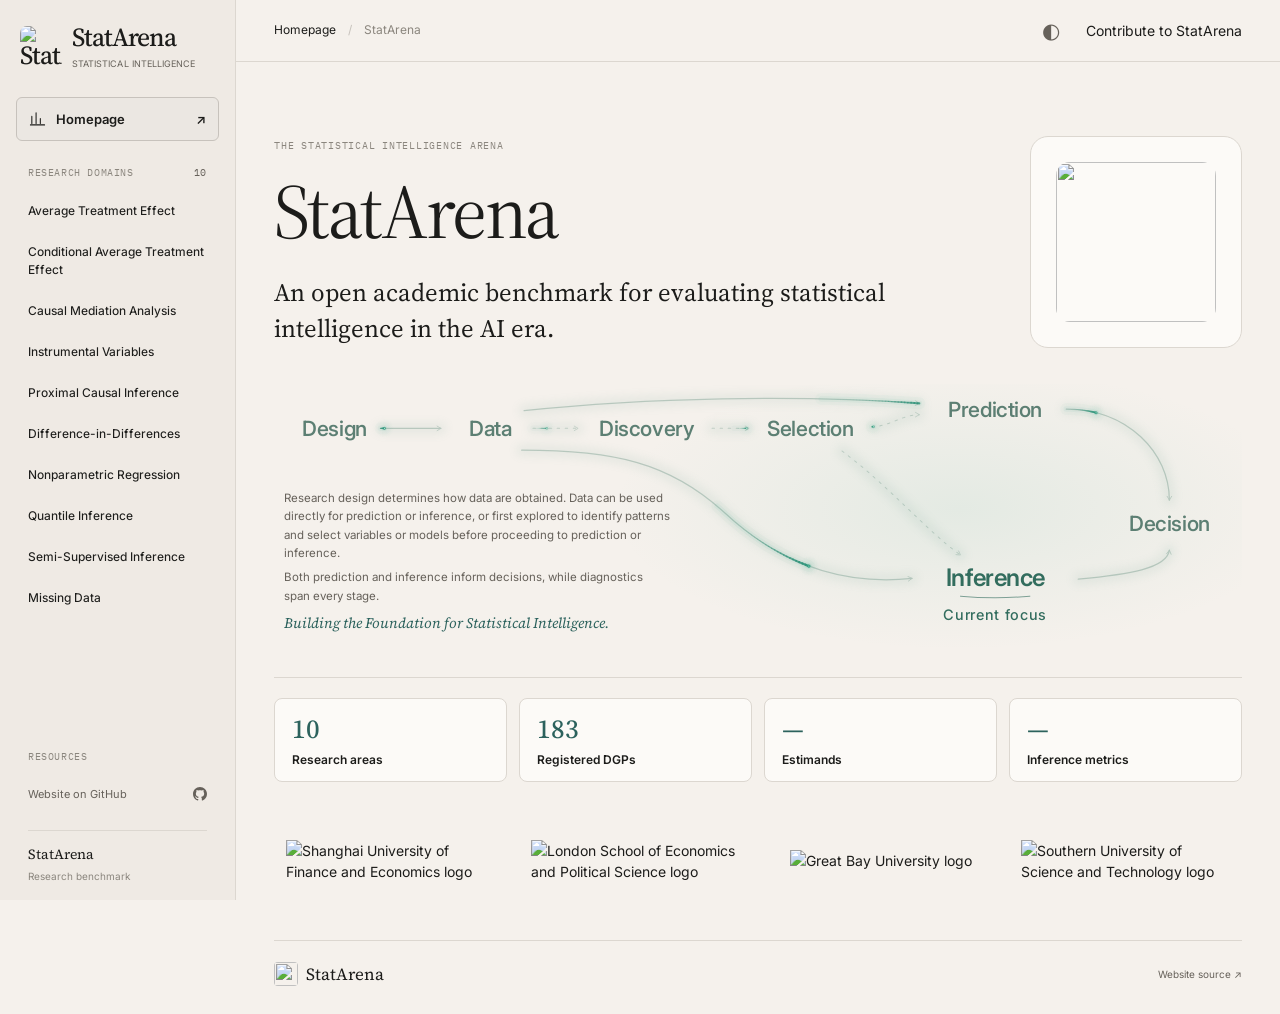
==== commit 949d98a8: "Remove two logos from the StatArena homepage Source: Statsinference/Statistical-Intelligence-Arena@6" ====
--- a/index.html
+++ b/index.html
@@ -24,7 +24,7 @@
 <link rel="stylesheet" href="assets/comparison-charts.css?v=method-markers-20261122">
 <link rel="stylesheet" href="assets/domain-illustrations.css?v=domain-heading-left-20261121">
 <link rel="stylesheet" href="assets/arena-overview.css?v=counterfactual-notation-20261117">
-<link rel="stylesheet" href="assets/home.css?v=homepage-logo-row-20261122">
+<link rel="stylesheet" href="assets/home.css?v=homepage-four-logos">
 </head>
 <body>
 <a class="skip" href="#content-start">Skip to content</a>
@@ -155,14 +155,9 @@
 </section>
 <div class="home-logos" role="group" aria-label="Organization logos">
   <a class="home-logo-link" href="https://www.sufe.edu.cn/" target="_blank" rel="noopener noreferrer" aria-label="Shanghai University of Finance and Economics" title="Shanghai University of Finance and Economics"><img src="https://hrweb.sufe.edu.cn/_upload/site/00/51/81/logo.png" alt="Shanghai University of Finance and Economics logo" loading="lazy" decoding="async"></a>
-  <a class="home-logo-link" href="https://www.bu.edu/" target="_blank" rel="noopener noreferrer" aria-label="Boston University" title="Boston University"><img src="https://upload.wikimedia.org/wikipedia/commons/3/31/Boston_University_wordmark.svg" alt="Boston University logo" loading="lazy" decoding="async"></a>
   <a class="home-logo-link" href="https://www.lse.ac.uk/" target="_blank" rel="noopener noreferrer" aria-label="London School of Economics and Political Science" title="London School of Economics and Political Science"><img src="https://upload.wikimedia.org/wikipedia/commons/5/51/LSE_Logo.svg" alt="London School of Economics and Political Science logo" loading="lazy" decoding="async"></a>
   <a class="home-logo-link" href="https://www.gbu.edu.cn/" target="_blank" rel="noopener noreferrer" aria-label="Great Bay University" title="Great Bay University"><img src="https://upload.wikimedia.org/wikipedia/commons/d/d9/Great_Bay_University_logo.svg" alt="Great Bay University logo" loading="lazy" decoding="async"></a>
   <a class="home-logo-link" href="https://www.sustech.edu.cn/" target="_blank" rel="noopener noreferrer" aria-label="Southern University of Science and Technology" title="Southern University of Science and Technology"><img src="https://upload.wikimedia.org/wikipedia/commons/3/38/Sustech_logo.png" alt="Southern University of Science and Technology logo" loading="lazy" decoding="async"></a>
-  <a class="home-logo-link home-moore-threads" href="https://www.mthreads.com/" target="_blank" rel="noopener noreferrer" aria-label="Moore Threads (摩尔线程)">
-    <img src="assets/moore-threads-light.png" alt="" width="1129" height="323" loading="lazy" decoding="async">
-    <img class="home-moore-threads-dark" src="assets/moore-threads-dark.png" alt="" width="520" height="148" loading="lazy" decoding="async">
-  </a>
 </div>
 </section>
 <div id="domain-view" hidden>
--- a/assets/home.css
+++ b/assets/home.css
@@ -18,16 +18,13 @@
 @media(max-width:560px){.home-kicker{font-size:9px}.home-hero h1{font-size:clamp(40px,12vw,50px);letter-spacing:-1.8px;margin:8px 0 12px}.home-lead{font-size:20px}.home-description{font-size:12px}.home-mark{width:70px;height:70px;border-radius:12px}.home-mark img{width:56px;height:56px;border-radius:8px}.home-panel{padding-top:30px}.home-next{margin-top:12px}}
 
 /* Institutional logo strip on Home only. Preserve marks without recoloring. */
-.home-logos{display:grid;grid-template-columns:repeat(6,minmax(0,1fr));gap:12px;margin:22px 0 4px}
+.home-logos{display:grid;grid-template-columns:repeat(4,minmax(0,1fr));gap:12px;margin:22px 0 4px}
 .home-logo-link{display:flex;align-items:center;justify-content:center;min-width:0;min-height:90px;padding:8px 12px;border:0;border-radius:0;background:transparent;transition:opacity .18s,transform .18s}
 .home-logo-link:hover{opacity:.78;transform:translateY(-2px)}
 .home-logo-link img{display:block;width:auto;max-width:100%;height:auto;max-height:62px;object-fit:contain}
 .home-logo-link:focus-visible{outline:2px solid var(--accent);outline-offset:3px}
-@media(max-width:860px){.home-logos{grid-template-columns:repeat(3,minmax(0,1fr));gap:9px}.home-logo-link{min-height:84px;padding:11px}.home-logo-link img{max-height:55px}}
+@media(max-width:860px){.home-logos{grid-template-columns:repeat(2,minmax(0,1fr));gap:9px}.home-logo-link{min-height:84px;padding:11px}.home-logo-link img{max-height:55px}}
 @media(max-width:560px){.home-logos{gap:8px}.home-logo-link{min-height:76px;padding:10px}.home-logo-link img{max-height:52px}}
-.home-moore-threads img{width:160px}
-.home-moore-threads .home-moore-threads-dark,:root[data-theme=dark] .home-moore-threads img{display:none}
-:root[data-theme=dark] .home-moore-threads .home-moore-threads-dark{display:block}
 
 
 @media(max-width:700px){.home-hero{grid-template-areas:"kicker mark" "title mark" "copy copy"}}
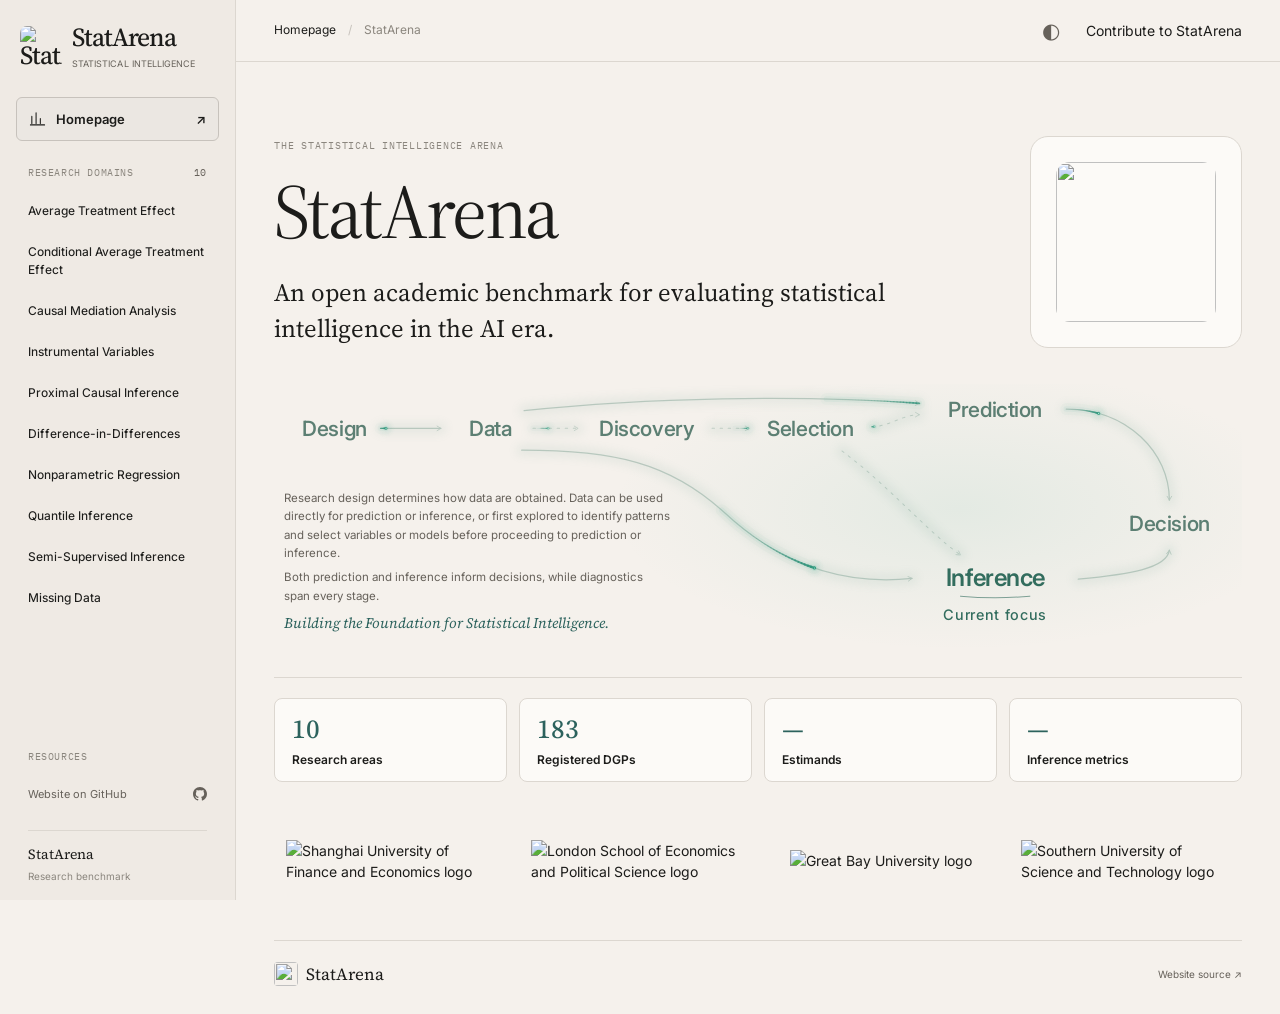
==== commit b11245b5: "Publish the corrected PFN filter label Source: Statsinference/Statistical-Intelligence-Arena@966ef5a" ====
--- a/index.html
+++ b/index.html
@@ -178,7 +178,7 @@
 </header>
 <section id="coming-soon" class="coming-soon" role="status" hidden><h3>Coming soon</h3><p>Results for this research area are being prepared.</p></section>
 <section class="view-bar test-controls" aria-label="Leaderboard controls">
-<div class="chips" id="fam-chips" role="group" aria-label="Method family"><button class="chip on" data-fam="all" aria-pressed="true">All methods</button><button class="chip" data-fam="pfn" aria-pressed="false">RFN</button><button class="chip" data-fam="classical" aria-pressed="false">Baseline</button></div>
+<div class="chips" id="fam-chips" role="group" aria-label="Method family"><button class="chip on" data-fam="all" aria-pressed="true">All methods</button><button class="chip" data-fam="pfn" aria-pressed="false">PFN</button><button class="chip" data-fam="classical" aria-pressed="false">Baseline</button></div>
 <label class="rank-control" for="rank-metric">Rank by <select id="rank-metric" aria-label="Rank by metric"><option value="bias">Bias</option><option value="variance">Variance</option><option value="rmse" selected>RMSE</option><option value="length">Mean interval length</option><option value="coverage">Coverage</option><option value="time_s">Time</option></select></label>
 <label class="search"><input id="q" type="search" placeholder="Search methods" aria-label="Search methods"></label>
 <button class="export" id="export-btn" disabled>Export CSV ↓</button>
@@ -195,7 +195,7 @@
 <div id="toast" class="toast" role="status" aria-live="polite" hidden></div>
 <noscript><p class="noscript">Enable JavaScript to view the domain leaderboards. Source-reported results are available for Average Treatment Effect, Conditional Average Treatment Effect, Causal Mediation Analysis, Instrumental Variables, Proximal Causal Inference and Difference-in-Differences. <a href="data/results.json">Read the results data</a>.</p></noscript>
 <script src="assets/test-references.js?v=counterfactual-notation-20261117"></script>
-<script src="assets/test-view.js?v=estimator-details-20261122"></script>
+<script src="assets/test-view.js?v=pfn-label-20261125"></script>
 <script src="assets/arena-overview.js?v=stat-cards-20261117"></script>
 <script src="assets/layout.js?v=statarena-home-20261119"></script>
 <script src="assets/comparison-charts.js?v=method-markers-20261122"></script>
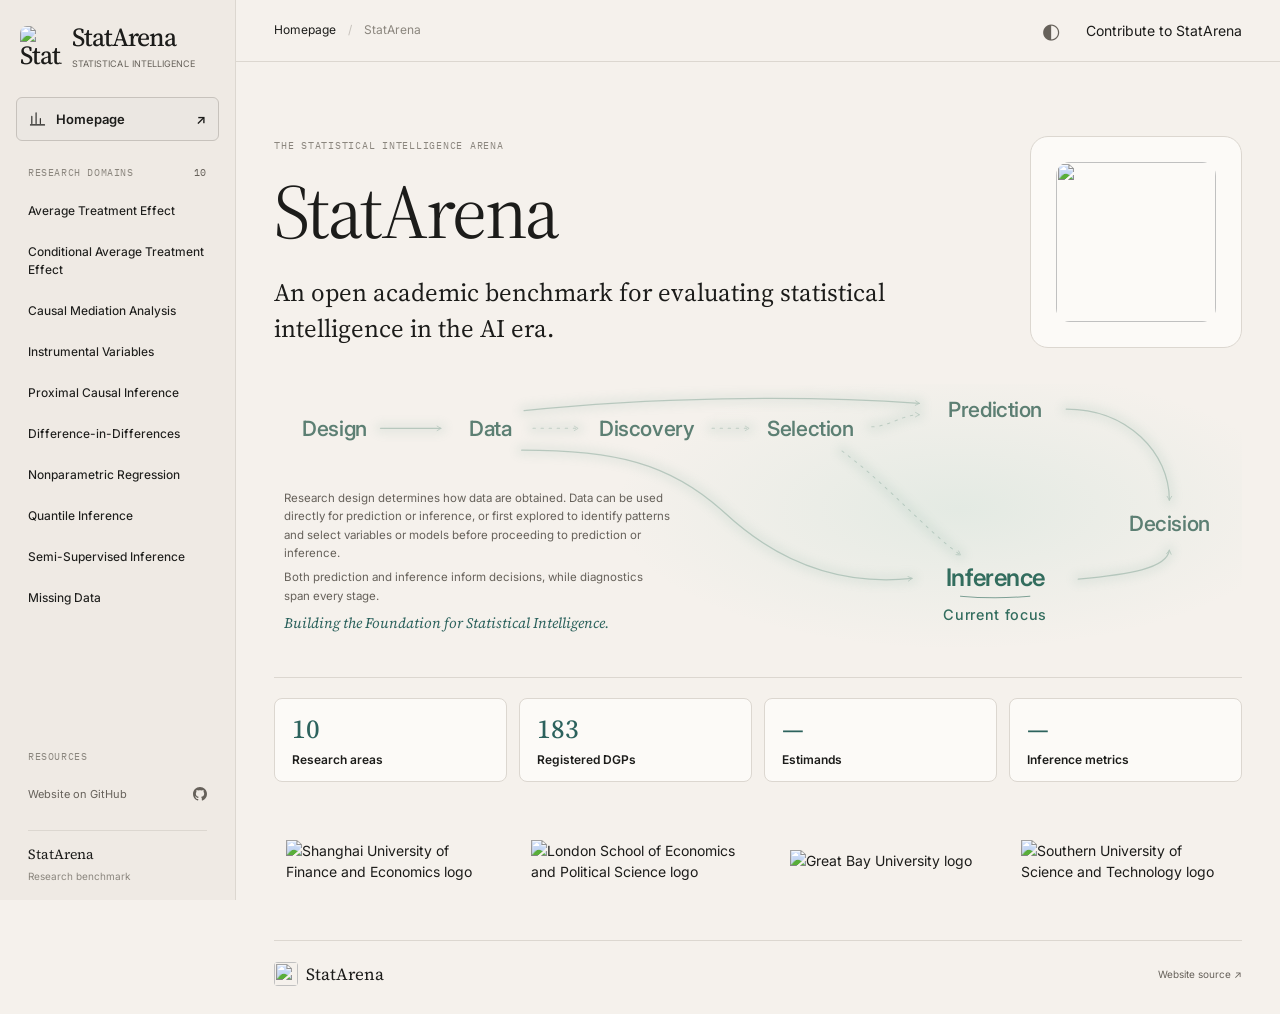
==== commit 79b38124: "Add exploratory mediation stress test results" ====
--- a/index.html
+++ b/index.html
@@ -20,6 +20,7 @@
 <link rel="stylesheet" href="assets/release.css?v=counterfactual-notation-20261117">
 <link rel="stylesheet" href="assets/references.css?v=counterfactual-notation-20261117">
 <link rel="stylesheet" href="assets/test-view.css?v=table-dividers-20261122">
+<link rel="stylesheet" href="assets/stress-view.css?v=20261127">
 <link rel="stylesheet" href="assets/submit-method.css?v=direct-contribution-guide">
 <link rel="stylesheet" href="assets/comparison-charts.css?v=method-markers-20261122">
 <link rel="stylesheet" href="assets/domain-illustrations.css?v=domain-heading-left-20261121">
@@ -177,6 +178,7 @@
   <figure id="domain-illustration" class="domain-figure" aria-labelledby="domain-figure-title" hidden></figure>
 </header>
 <section id="coming-soon" class="coming-soon" role="status" hidden><h3>Coming soon</h3><p>Results for this research area are being prepared.</p></section>
+<nav id="benchmark-views" class="benchmark-views" aria-label="Benchmark views"><button type="button" class="benchmark-view active" data-benchmark-view="test" aria-pressed="true">Leaderboard</button><button type="button" class="benchmark-view" data-benchmark-view="stress" aria-pressed="false">Stress Test</button></nav>
 <section class="view-bar test-controls" aria-label="Leaderboard controls">
 <div class="chips" id="fam-chips" role="group" aria-label="Method family"><button class="chip on" data-fam="all" aria-pressed="true">All methods</button><button class="chip" data-fam="pfn" aria-pressed="false">PFN</button><button class="chip" data-fam="classical" aria-pressed="false">Baseline</button></div>
 <label class="rank-control" for="rank-metric">Rank by <select id="rank-metric" aria-label="Rank by metric"><option value="bias">Bias</option><option value="variance">Variance</option><option value="rmse" selected>RMSE</option><option value="length">Mean interval length</option><option value="coverage">Coverage</option><option value="time_s">Time</option></select></label>
@@ -184,6 +186,7 @@
 <button class="export" id="export-btn" disabled>Export CSV ↓</button>
 </section>
 <section id="table" aria-label="Leaderboard"><div id="leaderboard-wrap" class="leaderboard-wrap" tabindex="0" role="region" aria-label="Scrollable leaderboard" aria-live="polite"></div><p class="table-note" id="table-note"></p></section>
+<section id="stress-view" aria-label="Stress test results" hidden></section>
 </main>
 <section id="methodology" class="comparison-charts" aria-label="Result comparisons">
 <article class="comparison-card" aria-labelledby="rmse-time-title"><h3 id="rmse-time-title">RMSE vs Time</h3><div id="rmse-time-chart" class="comparison-plot"></div></article>
@@ -195,7 +198,8 @@
 <div id="toast" class="toast" role="status" aria-live="polite" hidden></div>
 <noscript><p class="noscript">Enable JavaScript to view the domain leaderboards. Source-reported results are available for Average Treatment Effect, Conditional Average Treatment Effect, Causal Mediation Analysis, Instrumental Variables, Proximal Causal Inference and Difference-in-Differences. <a href="data/results.json">Read the results data</a>.</p></noscript>
 <script src="assets/test-references.js?v=counterfactual-notation-20261117"></script>
-<script src="assets/test-view.js?v=pfn-label-20261125"></script>
+<script src="assets/test-view.js?v=stress-20261127"></script>
+<script src="assets/stress-view.js?v=20261127" defer></script>
 <script src="assets/arena-overview.js?v=stat-cards-20261117"></script>
 <script src="assets/layout.js?v=statarena-home-20261119"></script>
 <script src="assets/comparison-charts.js?v=method-markers-20261122"></script>
--- a/assets/stress-view.css
+++ b/assets/stress-view.css
@@ -0,0 +1,57 @@
+.benchmark-views{display:flex;gap:24px;align-items:center;border-bottom:1px solid var(--line);margin:30px 0 14px}
+.benchmark-view{position:relative;padding:10px 0 12px;color:var(--muted);font:600 13px/1.3 var(--body);border:0;background:transparent;cursor:pointer}
+.benchmark-view.active{color:var(--accent)}
+.benchmark-view.active:after{position:absolute;content:'';height:2px;background:var(--accent);bottom:-1px;left:0;right:0}
+.benchmark-view:focus-visible,.stress-method-button:focus-visible,.stress-case-button:focus-visible{outline:2px solid var(--accent);outline-offset:3px}
+#stress-view{padding:4px 0 28px}
+#stress-view[hidden]{display:none!important}
+.stress-intro{display:flex;justify-content:space-between;align-items:flex-start;gap:24px;margin:8px 0 20px}
+.stress-intro h2{font:500 26px/1.2 var(--display);color:var(--fg);margin:4px 0 9px}
+.stress-intro p{max-width:860px;margin:5px 0;color:var(--muted);font:12px/1.6 var(--body)}
+.stress-eyebrow{font:600 10px/1.5 var(--body);letter-spacing:.08em;color:var(--accent)}
+.stress-suite-count{color:var(--muted);font:11px/1.5 var(--mono);white-space:nowrap;margin-top:7px}
+.stress-table-wrap{width:100%;overflow-x:auto;border:1px solid var(--line);border-radius:6px;background:var(--surface)}
+.stress-table{width:100%;min-width:760px;table-layout:fixed;border-collapse:collapse}
+.stress-table th,.stress-table td{padding:13px 14px;text-align:right;border-bottom:1px solid var(--line);color:var(--fg);font:12px/1.5 var(--mono);font-variant-numeric:tabular-nums;vertical-align:middle}
+.stress-table thead th{height:44px;font:500 11px/1.3 var(--body);color:var(--muted)}
+.stress-table th:first-child,.stress-table td:first-child{width:25%;text-align:left;font-family:var(--body)}
+.stress-table tbody tr:last-child>*{border-bottom:0}
+.stress-table .stress-empty{text-align:center;padding:30px;color:var(--muted);font-family:var(--body)}
+.stress-method-button,.stress-case-button{display:inline-flex;align-items:center;gap:9px;padding:2px 0;border:0;background:transparent;color:var(--accent);font:600 13px/1.4 var(--body);text-align:left;cursor:pointer}
+.stress-method-button:hover,.stress-case-button:hover{text-decoration:underline;text-underline-offset:3px}
+.stress-count{display:block;color:var(--muted);font:10px/1.4 var(--body);white-space:nowrap}
+.stress-note{margin:10px 0 0;color:var(--muted);font:11px/1.5 var(--body)}
+.stress-table .stress-detail-row>td,.stress-table .stress-case-detail-row>td{padding:0;text-align:left;font-family:var(--body);white-space:normal}
+.stress-method-detail{padding:22px 24px;border-left:3px solid var(--accent)}
+.stress-detail-heading{display:flex;justify-content:space-between;gap:16px;align-items:flex-start}
+.stress-detail-heading h3{margin:0;color:var(--fg);font:600 15px/1.4 var(--body)}
+.stress-detail-heading p,.stress-mechanism-description,.stress-case-detail p{margin:5px 0 12px;color:var(--muted);font:12px/1.5 var(--body)}
+.stress-detail-heading label{color:var(--muted);font:600 11px/1.4 var(--body);white-space:nowrap}
+.stress-detail-heading select{margin-left:7px;padding:7px 27px 7px 9px;background:var(--surface);border:1px solid var(--line-strong);border-radius:4px;color:var(--fg);font:12px var(--body)}
+.stress-cases-table th,.stress-cases-table td,.stress-comparison-table th,.stress-comparison-table td{padding:9px 11px}
+.stress-cases-table .stress-case-button{font-size:12px}
+.stress-case-detail{padding:18px 18px 20px;background:var(--bg)}
+.stress-case-detail h4{font:600 13px/1.4 var(--body);color:var(--fg);margin:0}
+.stress-documentation{margin-top:16px;border:1px solid var(--line);border-radius:5px;background:var(--surface)}
+.stress-documentation summary{padding:12px 14px;color:var(--accent);font:600 12px/1.4 var(--body);cursor:pointer}
+.stress-documentation summary:focus-visible{outline:2px solid var(--accent);outline-offset:2px}
+.stress-documentation-content{padding:2px 16px 18px;border-top:1px solid var(--line)}
+.stress-documentation-content h5{margin:15px 0 8px;color:var(--muted);font:600 10px/1.4 var(--body);text-transform:uppercase;letter-spacing:.06em}
+.stress-documentation-content>p{max-width:900px}
+.stress-dag{display:block;width:min(100%,680px);height:auto;margin:4px auto 8px;color:var(--accent)}
+.stress-dag-edges path{fill:none;stroke:currentColor;stroke-width:1.7}
+.stress-dag marker path{fill:var(--accent)}
+.stress-dag-nodes circle,.stress-dag-nodes rect{fill:var(--surface);stroke:var(--accent);stroke-width:1.7}
+.stress-dag-nodes text{fill:var(--fg);font:italic 19px var(--display)}
+.stress-dag-nodes rect+text{font:12px var(--body)}
+.stress-equations{border:1px solid var(--line);border-radius:5px;overflow:hidden}
+.stress-equation{display:grid;grid-template-columns:minmax(100px,23%) minmax(0,1fr);border-bottom:1px solid var(--line)}
+.stress-equation:last-child{border-bottom:0}
+.stress-equation strong,.stress-equation span{padding:8px 11px;font:12px/1.6 var(--body);color:var(--fg)}
+.stress-equation strong{font-weight:600;color:var(--muted);background:var(--bg);border-right:1px solid var(--line)}
+.stress-equation span{overflow-x:auto;white-space:pre-wrap;overflow-wrap:anywhere;font-family:var(--mono)}
+.stress-symbols{width:100%;min-width:0;table-layout:fixed;border-collapse:collapse}
+.stress-symbols th,.stress-symbols td{padding:8px 11px!important;text-align:left!important;border-bottom:1px solid var(--line);font:12px/1.5 var(--body)!important;white-space:normal;overflow-wrap:anywhere}
+.stress-symbols th{width:23%!important;background:var(--bg);border-right:1px solid var(--line);color:var(--muted);font-weight:600!important}
+.stress-symbols tr:last-child>*{border-bottom:0}
+@media(max-width:700px){.benchmark-views{margin-top:22px}.stress-intro,.stress-detail-heading{display:block}.stress-suite-count{display:block;margin-top:10px}.stress-detail-heading select{margin-top:10px}.stress-method-detail{padding:16px 12px}.stress-case-detail{padding:14px 10px}}
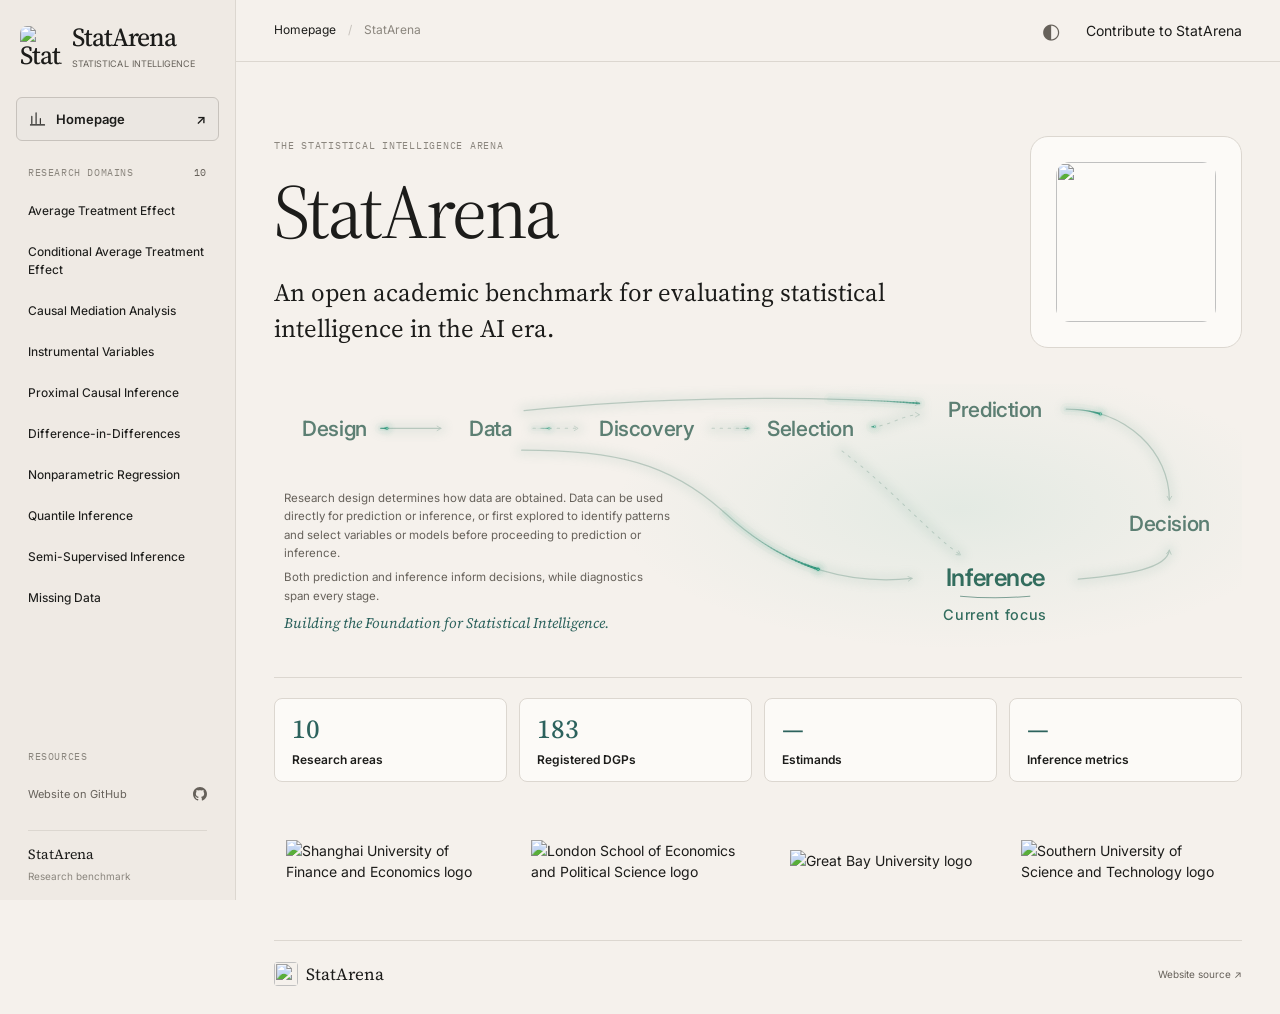
==== commit 07d36e04: "Remove stress test explanatory paragraphs" ====
--- a/index.html
+++ b/index.html
@@ -199,7 +199,7 @@
 <noscript><p class="noscript">Enable JavaScript to view the domain leaderboards. Source-reported results are available for Average Treatment Effect, Conditional Average Treatment Effect, Causal Mediation Analysis, Instrumental Variables, Proximal Causal Inference and Difference-in-Differences. <a href="data/results.json">Read the results data</a>.</p></noscript>
 <script src="assets/test-references.js?v=counterfactual-notation-20261117"></script>
 <script src="assets/test-view.js?v=stress-20261127"></script>
-<script src="assets/stress-view.js?v=20261127" defer></script>
+<script src="assets/stress-view.js?v=20261127b" defer></script>
 <script src="assets/arena-overview.js?v=stat-cards-20261117"></script>
 <script src="assets/layout.js?v=statarena-home-20261119"></script>
 <script src="assets/comparison-charts.js?v=method-markers-20261122"></script>
